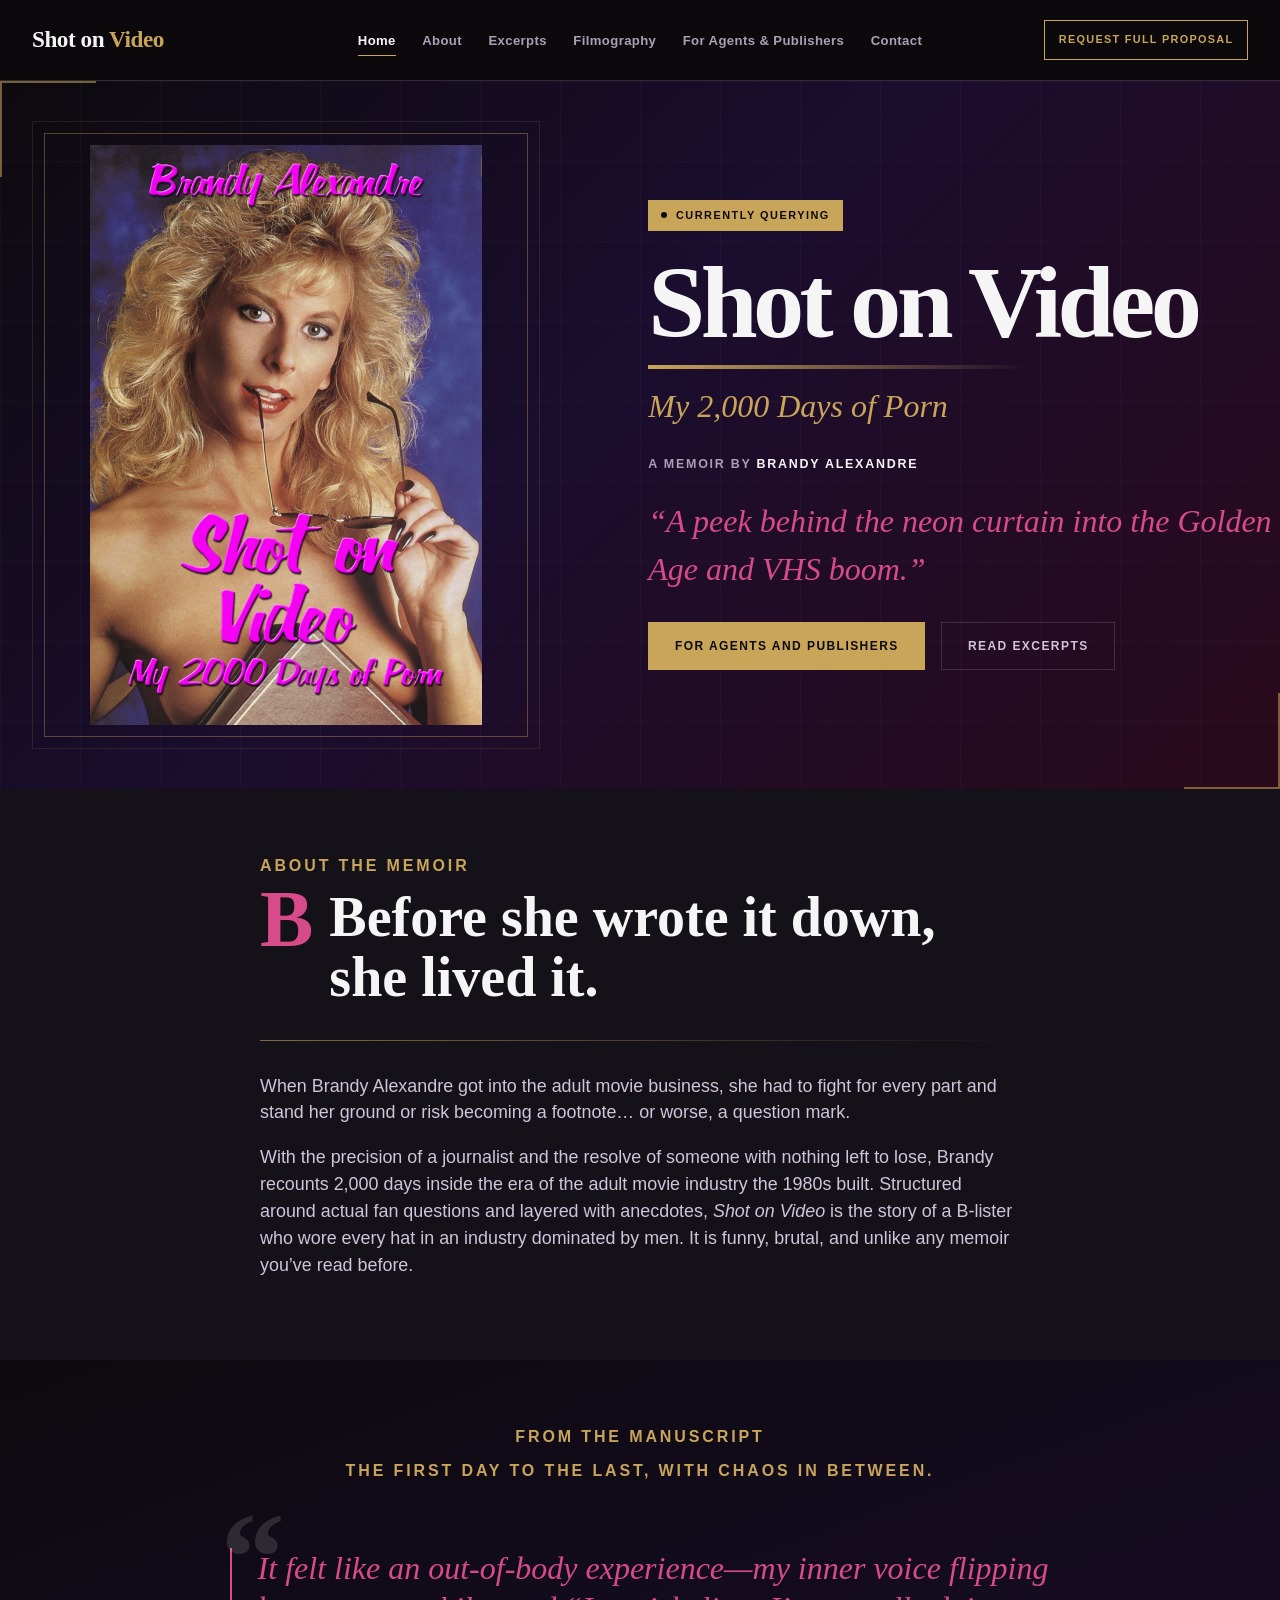
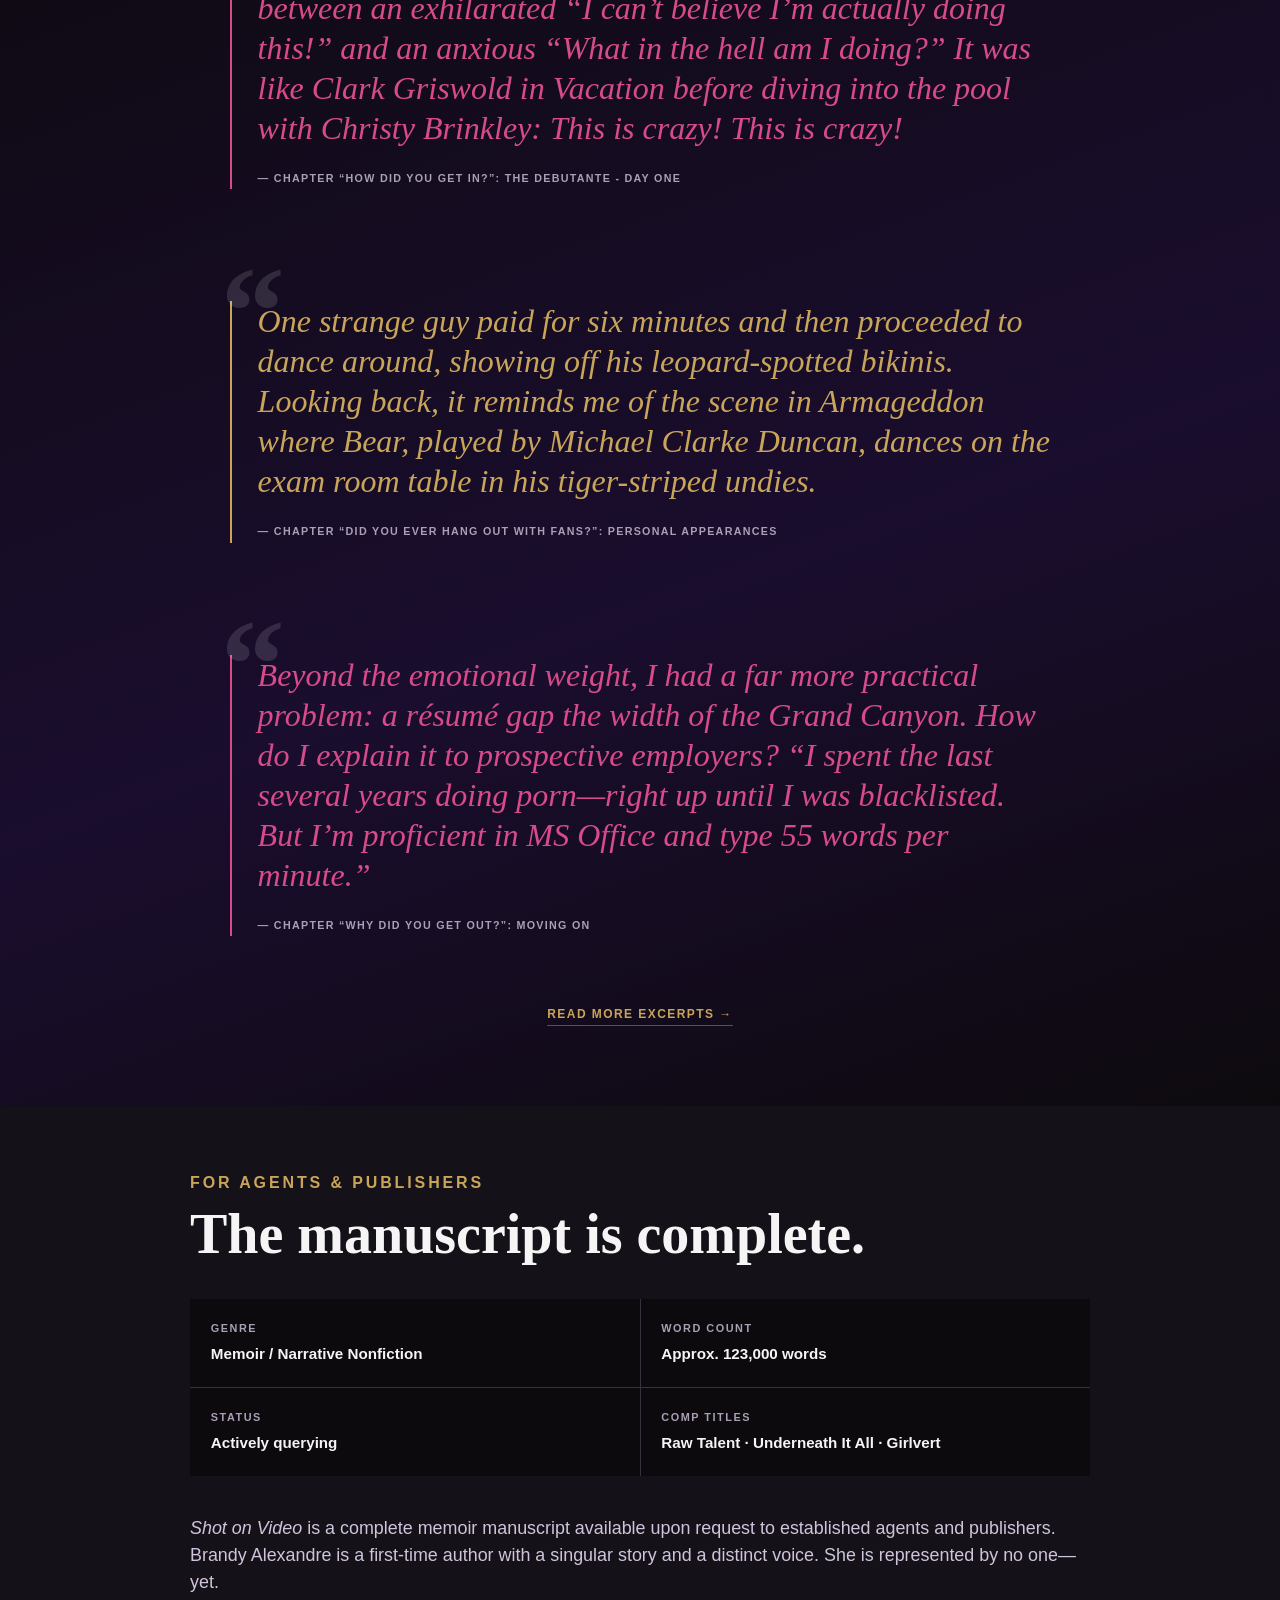
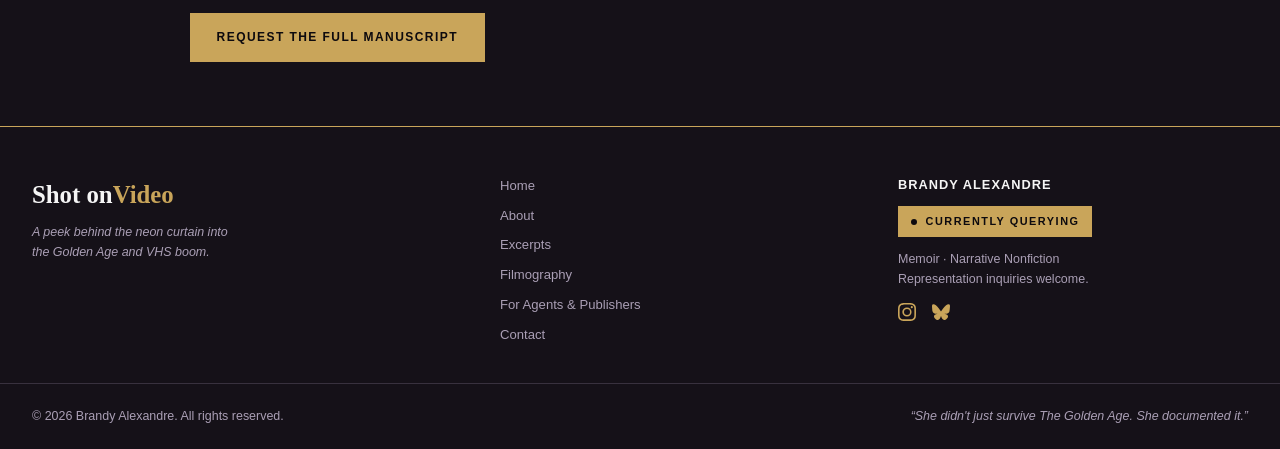
==== index.html @ 4601c24a "Update index.html" ====
<!DOCTYPE html>
<html lang="en">
<head>
  <meta charset="UTF-8">
  <meta name="viewport" content="width=device-width, initial-scale=1.0">

  <title>Shot on Video: My 2,000 Days of Porn — Brandy Alexandre</title>
  <meta name="description" content="A memoir by Brandy Alexandre. Witty, sharp, and unflinching — Shot on Video is the story of 2,000 days in the adult film industry. Currently seeking literary representation.">
  <link rel="canonical" href="https://shotonvideo.com/">

  <meta property="og:title" content="Shot on Video: My 2,000 Days of Porn">
  <meta property="og:description" content="A memoir by Brandy Alexandre. Witty, sharp, and unflinching. Currently seeking literary representation.">
  <meta property="og:type" content="book">
  <meta property="og:url" content="https://shotonvideo.com/">
  <meta property="og:image" content="https://shotonvideo.com/assets/images/colorcover.jpg">

  <meta name="twitter:card" content="summary_large_image">
  <meta name="twitter:title" content="Shot on Video: My 2,000 Days of Porn">
  <meta name="twitter:description" content="A memoir by Brandy Alexandre. Currently seeking literary representation.">
  <meta name="twitter:image" content="https://shotonvideo.com/assets/images/colorcover.jpg">

  <script type="application/ld+json">
  {
    "@context": "https://schema.org",
    "@graph": [
      {"@type":"WebSite","@id":"https://shotonvideo.com/#website","name":"Shot on Video","url":"https://shotonvideo.com/"},
      {"@type":"Person","@id":"https://shotonvideo.com/#author","name":"Brandy Alexandre","url":"https://shotonvideo.com/","jobTitle":"Author"},
      {"@type":"Book","@id":"https://shotonvideo.com/#book","name":"Shot on Video: My 2,000 Days of Porn","author":{"@id":"https://shotonvideo.com/#author"},"genre":"Memoir","url":"https://shotonvideo.com/"},
      {"@type":"WebPage","@id":"https://shotonvideo.com/#webpage","url":"https://shotonvideo.com/","name":"Shot on Video: My 2,000 Days of Porn — Brandy Alexandre","isPartOf":{"@id":"https://shotonvideo.com/#website"},"about":{"@id":"https://shotonvideo.com/#book"}}
    ]
  }
  </script>

  <link rel="stylesheet" href="assets/css/site.css">
  <script src="assets/js/site.js" defer></script>
</head>
<body>

<header class="site-header">
  <div class="container header-inner">
    <a class="site-title" href="/" aria-label="Shot on Video home">
      <span>Shot on</span> <span class="accent">Video</span>
    </a>

    <button class="menu-toggle" type="button" aria-expanded="false" aria-controls="main-nav">
      <span class="sr-only">Toggle menu</span>
      <span></span><span></span><span></span>
    </button>

    <nav class="main-nav" id="main-nav" aria-label="Main navigation">
      
      <a class="active" href="/">Home</a>
      <a href="about.html">About</a>
      <a href="excerpts.html">Excerpts</a>
      <a href="filmography.html">Filmography</a>
      <a href="for-agents.html">For Agents &amp; Publishers</a>
      <a href="contact.html">Contact</a>
    </nav>

    <a class="header-cta" href="for-agents.html">Request Full Proposal</a>
  </div>
</header>

<main>

<section class="hero">
  <div class="hero-grid" aria-hidden="true"></div>
  <div class="hero-corner hero-corner-top" aria-hidden="true"></div>
  <div class="hero-corner hero-corner-bottom" aria-hidden="true"></div>

  <div class="container hero-inner">
    <div class="hero-image-wrap">
      <div class="image-frame image-frame-outer"></div>
      <div class="image-frame image-frame-inner"></div>
      <img class="hero-image"
           src="assets/images/colorcover.jpg"
           alt="Brandy Alexandre, author of Shot on Video">
    </div>

    <div class="hero-copy">
      <div class="querying-badge">
        <span class="query-dot" aria-hidden="true"></span>
        Currently Querying
      </div>

      <div>
        <h1>Shot on Video</h1>
        <div class="title-rule"></div>
        <p class="hero-subtitle">My 2,000 Days of Porn</p>
      </div>

      <p class="byline">A memoir by <strong>Brandy Alexandre</strong></p>
      <p class="hero-tagline">“A peek behind the neon curtain into the Golden Age and VHS boom.”</p>

      <div class="hero-actions">
        <a class="button button-primary" href="for-agents.html">For Agents and Publishers</a>
        <a class="button button-secondary" href="excerpts/">Read Excerpts</a>
      </div>
    </div>
  </div>
</section>

<section class="section section-card">
  <div class="container narrow">
    <p class="eyebrow">About the memoir</p>

    <div class="dropcap-heading">
      <span class="dropcap" aria-hidden="true">B</span>
      <h2>Before she wrote it down, she lived it.</h2>
    </div>

    <div class="section-rule"></div>

    <p class="lead">
      When Brandy Alexandre got into the adult movie business, she had to fight for every part and stand her ground or risk becoming a footnote… or worse, a question mark.
    </p>

    <p class="lead">
      With the precision of a journalist and the resolve of someone with nothing left to lose, Brandy recounts 2,000 days inside the era of the adult movie industry the 1980s built. Structured around actual fan questions and layered with anecdotes, <em>Shot on Video</em> is the story of a B-lister who wore every hat in an industry dominated by men. It is funny, brutal, and unlike any memoir you’ve read before.
    </p>
  </div>
</section>

<section class="section section-gradient">
  <div class="container excerpts">
    <p class="eyebrow centered">From the manuscript</p>
    <p class="eyebrow centered">The first day to the last, with chaos in between.</p>
<p></p>
    <div class="quote-stack">
      <blockquote class="featured-quote primary-quote">
        <p>It felt like an out-of-body experience—my inner voice flipping between an exhilarated “I can’t believe I’m actually doing this!” and an anxious “What in the hell am I doing?” It was like Clark Griswold in <em>Vacation</em> before diving into the pool with Christy Brinkley: This is crazy! This is crazy!</p>
        <cite>— Chapter “How did you get in?”: The Debutante - Day One</cite>
      </blockquote>

      <blockquote class="featured-quote accent-quote">
        <p>One strange guy paid for six minutes and then proceeded to dance around, showing off his leopard-spotted bikinis. Looking back, it reminds me of the scene in <em>Armageddon</em> where Bear, played by Michael Clarke Duncan, dances on the exam room table in his tiger-striped undies.</p>
        <cite>— Chapter “Did you ever hang out with fans?”: Personal appearances</cite>
      </blockquote>

      <blockquote class="featured-quote primary-quote">
        <p>Beyond the emotional weight, I had a far more practical problem: a résumé gap the width of the Grand Canyon. How do I explain it to prospective employers? “I spent the last several years doing porn—right up until I was blacklisted. But I’m proficient in MS Office and type 55 words per minute.”</p>
        <cite>— Chapter “Why did you get out?”: Moving On</cite>
      </blockquote>
    </div>

    <p class="centered more-link-wrap">
      <a class="text-link" href="/excerpts/">Read more excerpts →</a>
    </p>
  </div>
</section>

<section class="section section-card">
  <div class="container medium">
    <p class="eyebrow">For agents &amp; publishers</p>
    <h2>The manuscript is complete.</h2>

    <div class="facts-grid">
      <div class="fact">
        <span class="fact-label">Genre</span>
        <span class="fact-value">Memoir / Narrative Nonfiction</span>
      </div>
      <div class="fact">
        <span class="fact-label">Word Count</span>
        <span class="fact-value">Approx. 123,000 words</span>
      </div>
      <div class="fact">
        <span class="fact-label">Status</span>
        <span class="fact-value">Actively querying</span>
      </div>
      <div class="fact">
        <span class="fact-label">Comp Titles</span>
        <span class="fact-value">Raw Talent · Underneath It All · Girlvert</span>
      </div>
    </div>

    <p class="lead">
      <em>Shot on Video</em> is a complete memoir manuscript available upon request to established agents and publishers. Brandy Alexandre is a first-time author with a singular story and a distinct voice. She is represented by no one—yet.
    </p>

    <a class="button button-primary" href="/for-agents.html">Request the Full Manuscript</a>
  </div>
</section>

</main>

<footer class="site-footer">
  <div class="footer-accent"></div>

  <div class="container footer-grid">
    <div>
      <p class="footer-title">Shot on<span class="accent">Video</span></p>
      <p class="footer-tagline">A peek behind the neon curtain into<br>the Golden Age and VHS boom.</p>
    </div>

    <nav class="footer-nav" aria-label="Footer links">
      <a href="/">Home</a>
      <a href="about.html">About</a>
      <a href="excerpts.html">Excerpts</a>
      <a href="filmography.html">Filmography</a>
      <a href="for-agents.html">For Agents &amp; Publishers</a>
      <a href="contact.html">Contact</a>
    </nav>

    <div>
      <p class="footer-name">Brandy Alexandre</p>
      <div class="querying-badge footer-badge">
        <span class="query-dot" aria-hidden="true"></span>
        Currently Querying
      </div>
      <p class="footer-small">Memoir · Narrative Nonfiction<br>Representation inquiries welcome.</p>

      <div class="social-links">
        <a href="https://www.instagram.com/realbrandyalexandre/" target="_blank" rel="noopener noreferrer" aria-label="Instagram">
  <svg xmlns="http://www.w3.org/2000/svg" width="16" height="16" fill="currentColor" class="bi bi-instagram" viewBox="0 0 16 16">
  <path d="M8 0C5.829 0 5.556.01 4.703.048 3.85.088 3.269.222 2.76.42a3.9 3.9 0 0 0-1.417.923A3.9 3.9 0 0 0 .42 2.76C.222 3.268.087 3.85.048 4.7.01 5.555 0 5.827 0 8.001c0 2.172.01 2.444.048 3.297.04.852.174 1.433.372 1.942.205.526.478.972.923 1.417.444.445.89.719 1.416.923.51.198 1.09.333 1.942.372C5.555 15.99 5.827 16 8 16s2.444-.01 3.298-.048c.851-.04 1.434-.174 1.943-.372a3.9 3.9 0 0 0 1.416-.923c.445-.445.718-.891.923-1.417.197-.509.332-1.09.372-1.942C15.99 10.445 16 10.173 16 8s-.01-2.445-.048-3.299c-.04-.851-.175-1.433-.372-1.941a3.9 3.9 0 0 0-.923-1.417A3.9 3.9 0 0 0 13.24.42c-.51-.198-1.092-.333-1.943-.372C10.443.01 10.172 0 7.998 0zm-.717 1.442h.718c2.136 0 2.389.007 3.232.046.78.035 1.204.166 1.486.275.373.145.64.319.92.599s.453.546.598.92c.11.281.24.705.275 1.485.039.843.047 1.096.047 3.231s-.008 2.389-.047 3.232c-.035.78-.166 1.203-.275 1.485a2.5 2.5 0 0 1-.599.919c-.28.28-.546.453-.92.598-.28.11-.704.24-1.485.276-.843.038-1.096.047-3.232.047s-2.39-.009-3.233-.047c-.78-.036-1.203-.166-1.485-.276a2.5 2.5 0 0 1-.92-.598 2.5 2.5 0 0 1-.6-.92c-.109-.281-.24-.705-.275-1.485-.038-.843-.046-1.096-.046-3.233s.008-2.388.046-3.231c.036-.78.166-1.204.276-1.486.145-.373.319-.64.599-.92s.546-.453.92-.598c.282-.11.705-.24 1.485-.276.738-.034 1.024-.044 2.515-.045zm4.988 1.328a.96.96 0 1 0 0 1.92.96.96 0 0 0 0-1.92m-4.27 1.122a4.109 4.109 0 1 0 0 8.217 4.109 4.109 0 0 0 0-8.217m0 1.441a2.667 2.667 0 1 1 0 5.334 2.667 2.667 0 0 1 0-5.334"/>
</svg>
</a>

        <a href="https://bsky.app/profile/brandyalexandre.bsky.social" target="_blank" rel="noopener noreferrer" aria-label="Instagram">
  <svg xmlns="http://www.w3.org/2000/svg" width="16" height="16" fill="currentColor" class="bi bi-bluesky" viewBox="0 0 16 16">
  <path d="M3.468 1.948C5.303 3.325 7.276 6.118 8 7.616c.725-1.498 2.698-4.29 4.532-5.668C13.855.955 16 .186 16 2.632c0 .489-.28 4.105-.444 4.692-.572 2.04-2.653 2.561-4.504 2.246 3.236.551 4.06 2.375 2.281 4.2-3.376 3.464-4.852-.87-5.23-1.98-.07-.204-.103-.3-.103-.218 0-.081-.033.014-.102.218-.379 1.11-1.855 5.444-5.231 1.98-1.778-1.825-.955-3.65 2.28-4.2-1.85.315-3.932-.205-4.503-2.246C.28 6.737 0 3.12 0 2.632 0 .186 2.145.955 3.468 1.948"/>
</svg>
</a>
      </div>
    </div>
  </div>

  <div class="container footer-bottom">
    <p>© 2026 Brandy Alexandre. All rights reserved.</p>
    <p><em>“She didn't just survive The Golden Age. She documented it.”</em></p>
  </div>
</footer>

</body>
</html>
---- assets/css/site.css ----
:root {
  --background: #0d0a0e;
  --card: #151118;
  --foreground: #f5f5f5;
  --muted: #cfc4db;
  --muted-2: #aa9fb5;
  --accent: #c9a55a;
  --hot-accent: #d84b8b;
  --primary: #d7c4e8;
  --border: rgba(215, 196, 232, 0.18);
  --font-heading: "Times New Roman", Times, serif;
  --font-body: Arial, Helvetica, sans-serif;
}

*,
*::before,
*::after { box-sizing: border-box; }

html { scroll-behavior: smooth; }

body {
  margin: 0;
  background: var(--background);
  color: var(--foreground);
  font-family: var(--font-body);
  line-height: 1.6;
}

img { display: block; max-width: 100%; }
a { color: inherit; text-decoration: none; }
button, input, select, textarea { font: inherit; }

.container {
  width: min(var(--max-width), calc(100% - 8rem));
  margin-inline: auto;
}
.narrow { max-width: 760px; }
.medium { max-width: 900px; }
.centered { text-align: center; }

.sr-only {
  position: absolute;
  width: 1px; height: 1px;
  padding: 0; margin: -1px;
  overflow: hidden;
  clip: rect(0, 0, 0, 0);
  white-space: nowrap;
  border: 0;
}

/* Header */
.site-header {
  position: sticky;
  top: 0;
  z-index: 1000;
  background: rgba(13, 10, 14, 0.96);
  border-bottom: 1px solid var(--border);
  backdrop-filter: blur(10px);
}
.header-inner {
  min-height: 80px;
  display: grid;
  grid-template-columns: 1fr auto 1fr;
  align-items: center;
  gap: 2rem;
  padding-inline: 2rem;
}
.site-title {
  flex: 0 0 auto;
  font-family: var(--font-heading);
  font-size: 1.45rem;
  font-weight: 700;
  letter-spacing: -0.02em;
}

.accent { color: var(--accent); }
.hot-accent {
  color: var(--hot-accent);
}
.main-nav {
  display: flex;
  align-items: center;
  gap: 1.65rem;
  justify-content: center;
}

.main-nav a {
  position: relative;
  color: var(--muted-2);
  font-size: 0.82rem;
  font-weight: 600;
  font-family: var(--font-body);
  letter-spacing: 0.03em;
  padding-block: 0.35rem;
}

.main-nav a:hover,
.main-nav a.active { color: var(--foreground); }

.main-nav a::after {
  content: "";
  position: absolute;
  left: 0;
  right: 100%;
  bottom: 0;
  height: 1px;
  background: var(--accent);
  transition: right 180ms ease;
}

.main-nav a:hover::after,
.main-nav a.active::after { right: 0; }

.header-cta {
  flex: 0 0 auto;
  border: 1px solid var(--accent);
  color: var(--accent);
  padding: 0.65rem 0.85rem;
  font-size: 0.68rem;
  font-weight: 700;
  text-transform: uppercase;
  letter-spacing: 0.12em;
  justify-self: end;
}

.header-cta:hover {
  background: var(--accent);
  color: var(--background);
}

.menu-toggle {
  display: none;
  width: 42px; height: 42px;
  margin-left: auto;
  border: 0;
  background: transparent;
  color: var(--foreground);
  cursor: pointer;
}

.menu-toggle span:not(.sr-only) {
  display: block;
  width: 22px; height: 2px;
  margin: 4px auto;
  background: currentColor;
}

/* Typography */
h1, h2, h3 {
  font-family: var(--font-heading);
  margin-top: 0;
  color: var(--foreground);
}

h1 {
  margin-bottom: 0;
  font-size: clamp(3rem, 8vw, 6.5rem);
  line-height: 0.95;
  letter-spacing: -0.045em;
  font-weight: 800;
}

h2 {
  margin-bottom: 1.5rem;
  font-size: clamp(2.5rem, 5vw, 3.5rem);
  line-height: 1.08;
}

p { margin-top: 0; }

.eyebrow {
  color: var(--accent);
  margin-bottom: 0.5rem;
  font-size: 1rem;
  font-weight: 700;
  text-transform: uppercase;
  letter-spacing: 0.18em;
}

.lead {
  color: var(--muted);
  font-size: clamp(1rem, 2vw, 1.12rem);
  line-height: 1.5;
}

.section-kicker {
  color: var(--muted);
  margin-top: -0.4rem;
  margin-bottom: 4rem;
}

/* Hero */
.hero {
  position: relative;
  display: flex;
  align-items: center;
  overflow: hidden;
  background: linear-gradient(135deg, #0d0a0e 0%, #1a0d2e 45%, #2a0a1a 100%);
}

.hero-grid {
  position: absolute;
  inset: 0;
  pointer-events: none;
  opacity: 0.23;
  background-image:
    linear-gradient(rgba(215, 196, 232, 0.14) 1px, transparent 1px),
    linear-gradient(90deg, rgba(215, 196, 232, 0.14) 1px, transparent 1px);
  background-size: 80px 80px;
}

.hero-corner {
  position: absolute;
  width: 96px;
  height: 96px;
  opacity: 0.55;
  pointer-events: none;
}

.hero-corner-top {
  top: 0; left: 0;
  border-top: 2px solid var(--accent);
  border-left: 2px solid var(--accent);
}

.hero-corner-bottom {
  right: 0;
  bottom: 0;
  border-right: 2px solid var(--accent);
  border-bottom: 2px solid var(--accent);
}

.hero-inner {
  position: relative;
  z-index: 1;
  display: grid;
  grid-template-columns: minmax(0, 0.95fr) minmax(0, 1.05fr);
  align-items: center;
  gap: clamp(3rem, 6vw, 6rem);
  padding-block: clamp(4rem, 8vw, 4rem);
}

.hero-image-wrap {
  position: relative;
  width: min(100%, 460px);
  margin-inline: auto;
}

.image-frame { position: absolute; pointer-events: none; }
.image-frame-inner {
  inset: -12px;
  border: 1px solid rgba(201, 165, 90, 0.38);
}
.image-frame-outer {
  inset: -24px;
  border: 1px solid rgba(201, 165, 90, 0.14);
}

.hero-image {
  position: relative;
  z-index: 1;
  width: 100%;
  max-height: 580px;
  object-fit: contain;
  filter: saturate(0.92) contrast(1.04);
}

.hero-copy {
  display: flex;
  flex-direction: column;
  gap: 1.4rem;
}

.querying-badge {
  width: fit-content;
  display: inline-flex;
  align-items: center;
  gap: 0.55rem;
  background: var(--accent);
  color: var(--background);
  padding: 0.45rem 0.8rem;
  font-size: 0.68rem;
  font-weight: 800;
  text-transform: uppercase;
  letter-spacing: 0.14em;
}

.query-dot {
  width: 6px; height: 6px;
  border-radius: 50%;
  background: currentColor;
}

.title-rule {
  width: 60%;
  height: 4px;
  margin: 0.85rem 0 0.8rem;
  background: linear-gradient(90deg, var(--accent), transparent);
}

.hero-subtitle {
  margin: 0;
  color: var(--accent);
  font-family: var(--font-heading);
  font-style: italic;
  font-size: clamp(1.35rem, 3vw, 2rem);
}

.byline {
  margin: 0;
  color: var(--muted-2);
  font-size: 0.78rem;
  font-weight: 700;
  text-transform: uppercase;
  letter-spacing: 0.14em;
}

.byline strong { color: var(--foreground); }

.hero-tagline {
  margin: 0;
  max-width: 650px;
  color: var(--hot-accent);
  font-family: var(--font-heading);
  font-size: clamp(1.55rem, 3vw, 2rem);
  font-style: italic;
  line-height: 1.5;
}

.hero-actions {
  display: flex;
  flex-wrap: wrap;
  gap: 1rem;
  padding-top: 0.4rem;
}

/* Buttons */
.button {
  display: inline-flex;
  align-items: center;
  justify-content: center;
  min-height: 30px;
  padding: 0.85rem 1.6rem;
  font-size: 0.75rem;
  font-weight: 800;
  text-transform: uppercase;
  letter-spacing: 0.12em;
  transition: transform 160ms ease, background 160ms ease, color 160ms ease, border-color 160ms ease;
}
.button:hover { transform: translateY(-1px); }

.button-primary {
  background: var(--accent);
  color: var(--background);
  border: 1px solid var(--accent);
}

.button-secondary {
  border: 1px solid var(--border);
  color: var(--muted);
}
.button-secondary:hover {
  border-color: var(--accent);
  color: var(--foreground);
}

/* Sections */
.section { padding-block: clamp(4rem, 8vw, 4rem); }
.section-card { background: var(--card); }
.section-gradient {
  background: linear-gradient(160deg, #0d0a0e 0%, #1a0d2e 60%, #0d0a0e 100%);
}

.dropcap-heading {
  display: flex;
  align-items: flex-start;
  gap: 1rem;
}

.dropcap-heading h2 { margin-bottom: 0; }

.dropcap {
  flex: 0 0 auto;
  color: var(--hot-accent);
  font-family: var(--font-heading);
  font-size: 5rem;
  line-height: 0.82;
  font-weight: 800;
}

.section-rule {
  height: 1px;
  margin: 2rem 0;
  background: linear-gradient(90deg, rgba(201, 165, 90, 0.6), transparent);
}

/* Excerpts */
.excerpts { max-width: 900px; }
.quote-stack { display: grid; gap: 4rem; }

.featured-quote {
  position: relative;
  margin-top: 3rem;
  margin-bottom: 0;
  padding-left: 1.6rem;
  border-left: 2px solid;
}

.featured-quote::before {
  content: "“";
  position: absolute;
  top: -3.4rem;
  left: -0.7rem;
  font-family: var(--font-heading);
  font-size: 8rem;
  font-weight: 800;
  line-height: 1;
  opacity: 0.13;
}

.featured-quote p {
  margin-bottom: 1rem;
  font-family: var(--font-heading);
  font-size: clamp(1.25rem, 3vw, 2rem);
  font-style: italic;
  line-height: 1.25;
}

.featured-quote cite {
  color: var(--muted-2);
  font-size: 0.67rem;
  font-style: normal;
  font-weight: 700;
  text-transform: uppercase;
  letter-spacing: 0.12em;
}

.primary-quote { border-color: var(--hot-accent); }
.primary-quote p { color: var(--hot-accent); }
.accent-quote { border-color: var(--accent); }
.accent-quote p { color: var(--accent); }

.more-link-wrap { margin-top: 4rem; }

.text-link {
  color: var(--accent);
  border-bottom: 1px solid rgba(201, 165, 90, 0.45);
  padding-bottom: 0.2rem;
  font-size: 0.75rem;
  font-weight: 700;
  text-transform: uppercase;
  letter-spacing: 0.12em;
}

/* Facts */
.facts-grid {
  display: grid;
  grid-template-columns: repeat(2, minmax(0, 1fr));
  gap: 1px;
  margin: 2.2rem 0 2.4rem;
  background: var(--border);
}

.fact {
  display: flex;
  flex-direction: column;
  gap: 0.3rem;
  background: var(--background);
  padding: 1.3rem;
}

.fact-label {
  color: var(--muted-2);
  font-size: 0.68rem;
  font-weight: 700;
  text-transform: uppercase;
  letter-spacing: 0.14em;
}

.fact-value {
  color: var(--foreground);
  font-size: 0.95rem;
  font-weight: 600;
}

/* Footer */
.site-footer { background: var(--card); }
.footer-accent { height: 1px; background: var(--accent); }

.footer-grid {
  display: grid;
  grid-template-columns: 1.2fr 1fr 1fr;
  gap: 3rem;
  padding-block: 3rem 2.4rem;
  padding-inline: 2rem;
}

.footer-title {
  margin-bottom: 0.55rem;
  color: var(--foreground);
  font-family: var(--font-heading);
  font-size: 1.55rem;
  font-weight: 700;
}

.footer-tagline,
.footer-small,
.footer-bottom {
  color: var(--muted-2);
  font-size: 0.78rem;
}

.footer-tagline { font-style: italic; }

.footer-nav {
  display: flex;
  flex-direction: column;
  gap: 0.55rem;
}

.footer-nav a,
.social-links a {
  width: fit-content;
  color: var(--muted-2);
  font-size: 0.82rem;
}

.footer-nav a:hover,
.social-links a:hover { color: var(--foreground); }

.footer-name {
  margin-bottom: 0.65rem;
  font-size: 0.8rem;
  font-weight: 700;
  text-transform: uppercase;
  letter-spacing: 0.08em;
}

.footer-badge { margin-bottom: 0.8rem; }

.social-links {
  display: flex;
  gap: 1rem;
  margin-top: 0.8rem;
}

.footer-bottom {
  display: flex;
  justify-content: space-between;
  gap: 2rem;
  padding-block: 1.4rem;
  padding-left: 2rem;
  padding-right: 2rem;
  border-top: 1px solid var(--border);
}
.footer-bottom p { margin: 0; }
/* ============================================================
   About Page
   ============================================================ */

.about-grid {
  display: grid;
  grid-template-columns: minmax(0, 0.9fr) minmax(0, 1.1fr);
  gap: 4rem;
  align-items: start;
  max-width: 1000px;
}

.about-photo-wrap {
  position: relative;
  width: 100%;
}

.about-photo {
  position: relative;
  z-index: 1;
  width: 100%;
  display: block;
  object-fit: cover;
}

.about-photo-caption {
  position: absolute;
  z-index: 2;
  left: 0;
  right: 0;
  bottom: 0;
  padding: 2.5rem 1.25rem 1rem;
  background: linear-gradient(
    to top,
    rgba(13, 10, 14, 0.9),
    transparent
  );
}

.about-photo-name {
  margin: 0;
  color: var(--accent);
  font-family: var(--font-heading);
  font-size: 1.15rem;
  font-weight: 700;
}

.about-photo-label {
  margin: 0;
  color: var(--muted-2);
  font-family: var(--font-body);
  font-size: 0.7rem;
  text-transform: uppercase;
  letter-spacing: 0.14em;
}

/* Responsive */
@media (max-width: 1050px) {
  .header-cta { display: none; }
  .main-nav { gap: 1.15rem; }
  .about-grid {
  grid-template-columns: 1fr;
  gap: 4rem;  }
}

@media (max-width: 900px) {
  .menu-toggle { display: block; }

  .main-nav {
    position: absolute;
    top: 80px;
    left: 0;
    right: 0;
    display: none;
    flex-direction: column;
    align-items: stretch;
    gap: 0;
    margin: 0;
    padding: 0.75rem 1.5rem 1.25rem;
    background: rgba(13, 10, 14, 0.99);
    border-bottom: 1px solid var(--border);
  }

  .main-nav.open { display: flex; }
  .main-nav a { padding: 0.8rem 0; }
  .main-nav a::after { display: none; }

  .hero-inner {
    grid-template-columns: 1fr;
    gap: 4rem;
  }

  .hero-copy {
    max-width: 760px;
    margin-inline: auto;
  }

  .footer-grid { grid-template-columns: 1fr 1fr; }
}

@media (max-width: 640px) {
  .container {
    width: min(var(--max-width), calc(100% - 6.5rem));
  }

  .site-title { font-size: 1.25rem; }
  .hero { min-height: auto; }

  .hero-actions { flex-direction: column; }
  .button { width: 100%; }

  .dropcap-heading { gap: 0.75rem; }
  .dropcap { font-size: 4rem; }

  .facts-grid { grid-template-columns: 1fr; }
  .footer-grid { grid-template-columns: 1fr; }

  .footer-bottom {
    flex-direction: column;
    gap: 0.5rem;
  }
}
/* ============================================================
   Filmography
   ============================================================ */

.film-stats-section {
  background: var(--card);
  border-bottom: 1px solid var(--border);
}

.film-stats {
  display: flex;
  gap: 5rem;
  padding-block: 2.5rem;
  padding-left: 2rem;
}

.film-stat {
  display: flex;
  flex-direction: column;
  gap: 0.2rem;
}

.film-stat-number {
  color: var(--accent);
  font-family: var(--font-heading);
  font-size: 2.5rem;
  font-weight: 800;
  line-height: 1;
}

.film-stat-label {
  color: var(--muted-2);
  font-family: var(--font-body);
  font-size: 0.72rem;
  font-weight: 700;
  letter-spacing: 0.12em;
  text-transform: uppercase;
}


/* Main filmography area */

.filmography-section {
  background: var(--card);
  padding-block: 7rem;
}

.filmography-inner {
  max-width: 1050px;
  position: relative;
  left: 7rem;
}


/* Legend */

.filmography-legend {
  display: flex;
  align-items: center;
  gap: 2.5rem;
  margin-bottom: 3rem;
  margin-left: 2rem;
  color: var(--muted-2);
  font-family: var(--font-body);
  font-size: 0.72rem;
  font-weight: 700;
  letter-spacing: 0.1em;
  text-transform: uppercase;
}

.filmography-legend > span {
  display: flex;
  align-items: center;
  gap: 0.65rem;
}


/* Title / Notes heading */

.filmography-header {
  display: grid;
  grid-template-columns: 1rem 22rem 1fr;
  gap: 0.5rem;
  padding-bottom: 0.75rem;
  margin-left: 2rem;
  border-bottom: 1px solid var(--border);
  color: var(--muted-2);
  font-family: var(--font-body);
  font-size: 0.72rem;
  font-weight: 700;
  letter-spacing: 0.12em;
  text-transform: uppercase;
}


/* Movie list */

.filmography-list {
  border-top: 0;
  margin-left: 2rem;
}

.film-row {
  display: grid;
  grid-template-columns: 1rem 22rem 1fr;
  gap: 0.5rem;
  align-items: start;
  padding: 0.75rem 0;
  border-bottom: 1px solid var(--border);
}

.film-dot {
  display: block;
  width: 0.5rem;
  height: 0.5rem;
  margin-top: 0.45rem;
  border-radius: 50%;
  background: var(--border);
}

.film-dot-accent {
  background: var(--accent);
}

.film-dot-primary {
  background: var(--hot-accent);
}

.film-title {
  color: var(--foreground);
  font-family: var(--font-heading);
  font-size: 1rem;
  font-weight: 700;
  line-height: 1.35;
}

.film-note {
  color: var(--muted-2);
  font-family: var(--font-body);
  font-size: 0.9rem;
  font-style: italic;
  line-height: 1.5;
}

.film-total {
  margin-top: 2rem;
  color: var(--muted-2);
  font-family: var(--font-body);
  font-size: 0.72rem;
  font-weight: 700;
  letter-spacing: 0.12em;
  text-transform: uppercase;
}


/* Mobile */

@media (max-width: 700px) {

  .film-stats {
    gap: 2rem;
  }

  .filmography-header {
    display: none;
  }

  .film-row {
    grid-template-columns: 1rem 1fr;
  }

  .film-note {
    grid-column: 2;
  }
}
/* ============================================================
   Agents Page
   ============================================================ */

/* The Book — text left, details right */

.agents-book-grid {
  display: grid;
  grid-template-columns: 1.1fr 0.9fr;
  gap: 4rem;
  align-items: start;
  margin-top: 2rem;
}

.book-details {
  display: grid;
  gap: 1px;
  background: var(--border);
}

.book-detail {
  display: flex;
  flex-direction: column;
  gap: 0.35rem;
  padding: 1.25rem;
  background: var(--background);
}


/* Manuscript request form */

.request-form {
  display: flex;
  flex-direction: column;
  gap: 1.5rem;
  margin-top: 2.5rem;
}

.form-row {
  display: grid;
  grid-template-columns: 1fr 1fr;
  gap: 1.5rem;
}

.form-field {
  display: flex;
  flex-direction: column;
  gap: 0.5rem;
}

.form-field label {
  color: var(--muted-2);
  font-size: 0.72rem;
  font-weight: 700;
  letter-spacing: 0.12em;
  text-transform: uppercase;
}

.form-field input,
.form-field select,
.form-field textarea {
  width: 100%;
  padding: 0.85rem 1rem;
  border: 1px solid var(--border);
  background: var(--background);
  color: var(--foreground);
  font-family: var(--font-body);
  font-size: 0.9rem;
}

.form-field textarea {
  resize: vertical;
}

.form-field input:focus,
.form-field select:focus,
.form-field textarea:focus {
  outline: none;
  border-color: var(--accent);
}


/* Responsive */

@media (max-width: 800px) {

  .agents-book-grid {
    grid-template-columns: 1fr;
    gap: 2.5rem;
  }

  .form-row {
    grid-template-columns: 1fr;
  }
}

.request-form .button {
  align-self: flex-start;
}

/* ============================================================
   Comparison Cards
   ============================================================ */

.comp-grid {
  display: grid;
  grid-template-columns: repeat(3, minmax(0, 1fr));
  gap: 1px;
  margin-top: 2.5rem;
  background: var(--border);
}

.comp-card {
  padding: 1.5rem;
  background: var(--background);
}

.comp-rule {
  width: 100%;
  height: 1px;
  margin-bottom: 1.25rem;
  background: var(--accent);
}

.comp-card h3 {
  margin-bottom: 0.45rem;
  font-size: 1.3rem;
}

.comp-card .hot-accent {
  margin-bottom: 1rem;
  font-family: var(--font-body);
  font-size: 0.75rem;
  font-weight: 700;
  text-transform: uppercase;
  letter-spacing: 0.12em;
}

.comp-card > p:last-child {
  margin-bottom: 0;
  color: var(--muted);
  font-size: 0.9rem;
  line-height: 1.65;
}

@media (max-width: 800px) {
  .comp-grid {
    grid-template-columns: 1fr;
  }
}
/* ============================================================
   Contact Page
   ============================================================ */

.contact-grid {
  display: grid;
  grid-template-columns: minmax(0, 2fr) minmax(260px, 1fr);
  gap: 4rem;
  align-items: start;
  max-width: 1050px;
}

.contact-sidebar {
  display: flex;
  flex-direction: column;
  gap: 3rem;
}

.contact-details {
  display: flex;
  flex-direction: column;
}

.contact-detail {
  display: flex;
  flex-direction: column;
  gap: 0.35rem;
  padding: 0 0 1.5rem;
  margin-bottom: 1.5rem;
  border-bottom: 1px solid var(--border);
}

.contact-detail-text {
  color: var(--foreground);
  font-size: 0.9rem;
  line-height: 1.6;
}

.contact-social {
  display: flex;
  flex-direction: column;
  gap: 0.8rem;
}

.contact-social a {
  width: fit-content;
  color: var(--muted);
  font-size: 0.9rem;
}

.contact-social a:hover {
  color: var(--accent);
}

.contact-agents-box {
  padding: 1.25rem;
  border: 1px solid rgba(201, 165, 90, 0.3);
}

.contact-agents-box .eyebrow {
  margin-bottom: 0.75rem;
}

.contact-agents-box p:not(.eyebrow) {
  color: var(--muted);
  font-size: 0.9rem;
  line-height: 1.6;
}

@media (max-width: 800px) {

  .contact-grid {
    grid-template-columns: 1fr;
    gap: 3rem;
  }

}
.social-links {
  display: flex;
  gap: 1rem;
  align-items: center;
}

.social-links a {
  color: var(--accent);
  display: inline-flex;
  align-items: center;
}

.social-links svg {
  width: 18px;
  height: 18px;
  fill: currentColor;
}
/* ============================================================
   Timeline
   ============================================================ */

.timeline {
  position: relative;
  display: flex;
  flex-direction: column;
  margin-top: 2.5rem;
}

.timeline::before {
  content: "";
  position: absolute;
  top: 0;
  bottom: 0;
  left: 5.5rem;
  width: 1px;
  background: var(--border);
}

.timeline-item {
  position: relative;
  display: grid;
  grid-template-columns: 5rem 1rem 1fr;
  gap: 1rem;
  align-items: start;
  padding: 0.65rem 0;
}

.timeline-year {
  color: var(--accent);
  font-family: var(--font-heading);
  font-size: 0.95rem;
  font-weight: 700;
  text-align: right;
}

.timeline-marker {
  position: relative;
  z-index: 1;
  width: 12px;
  height: 12px;
  margin-top: 0.2rem;
  border: 2px solid var(--accent);
  border-radius: 50%;
  background: var(--card);
}

.timeline-text {
  margin: 0;
  color: var(--muted);
  font-size: 0.95rem;
  line-height: 1.5;
}

@media (max-width: 640px) {
  .timeline::before {
    left: 4.5rem;
  }

  .timeline-item {
    grid-template-columns: 4rem 1rem 1fr;
    gap: 0.75rem;
  }

  .timeline-year {
    font-size: 0.85rem;
  }
}
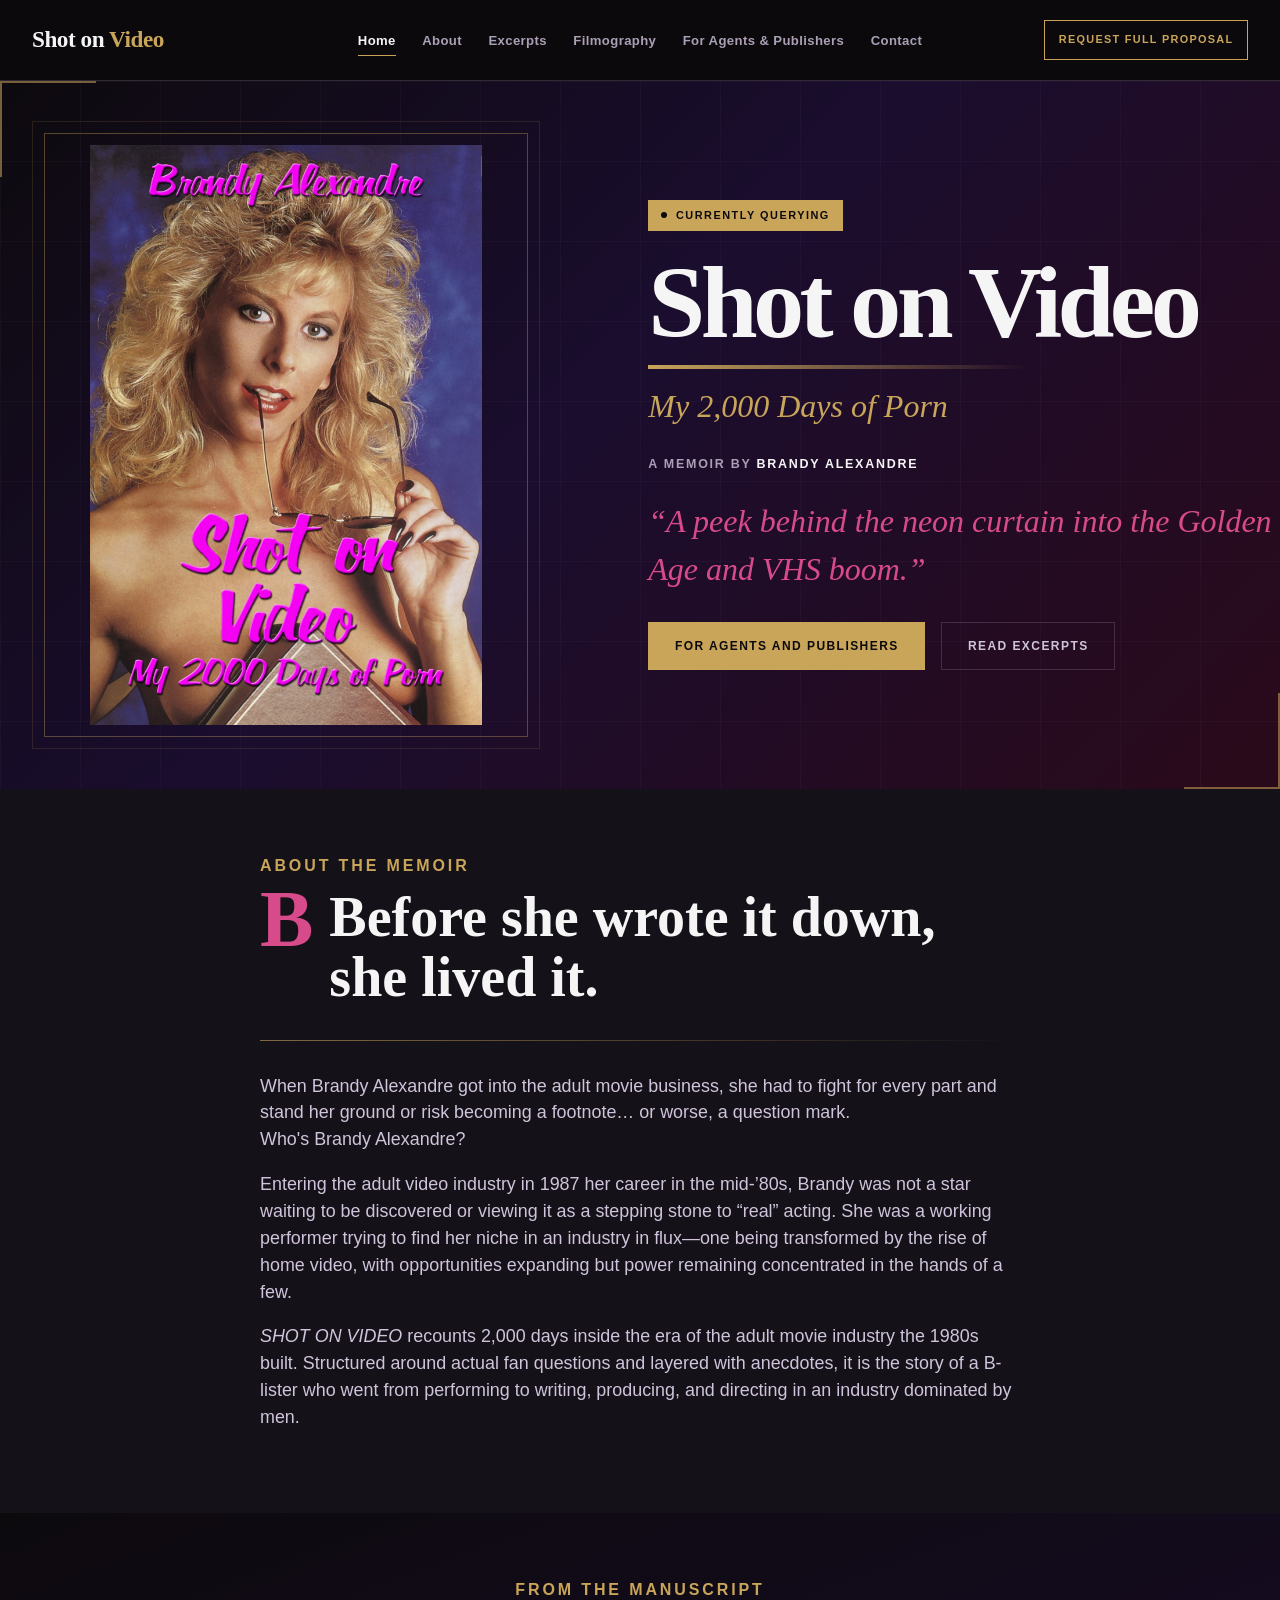
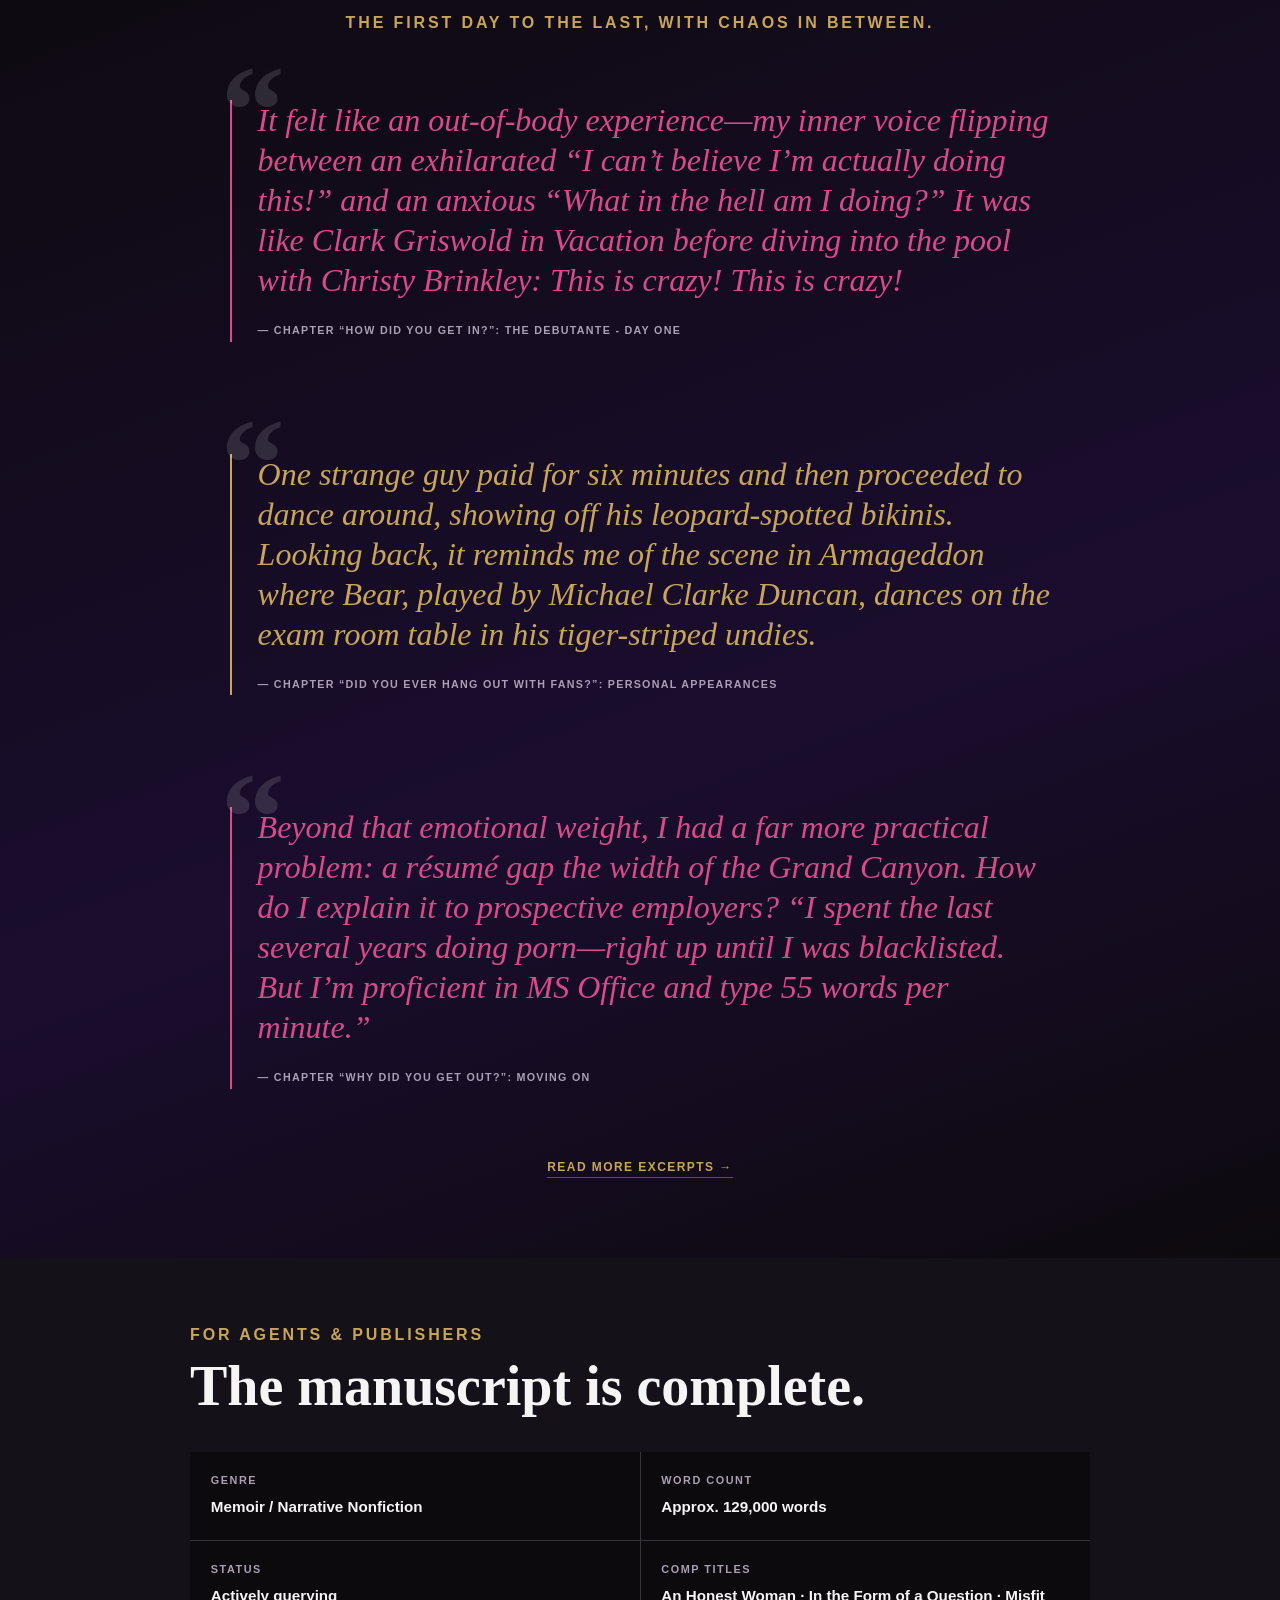
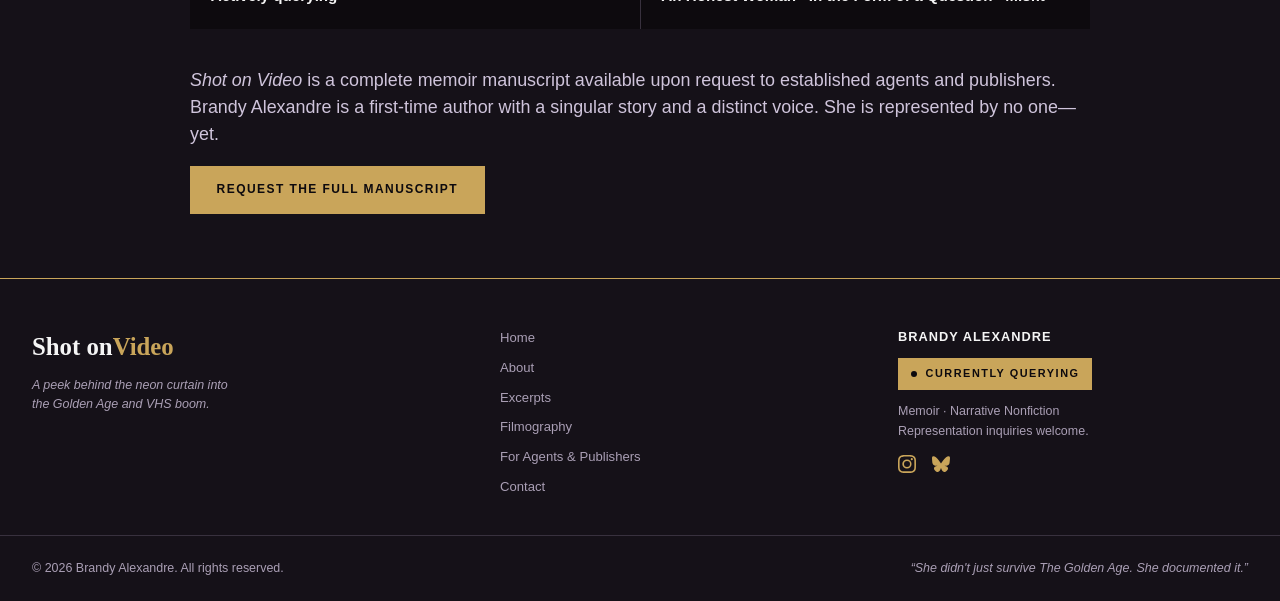
==== commit 01fecccb: "Add files via upload" ====
--- a/index.html
+++ b/index.html
@@ -38,7 +38,7 @@
 
 <header class="site-header">
   <div class="container header-inner">
-    <a class="site-title" href="/" aria-label="Shot on Video home">
+    <a class="site-title" href="" aria-label="Shot on Video home">
       <span>Shot on</span> <span class="accent">Video</span>
     </a>
 
@@ -49,7 +49,7 @@
 
     <nav class="main-nav" id="main-nav" aria-label="Main navigation">
       
-      <a class="active" href="/">Home</a>
+      <a class="active" href="">Home</a>
       <a href="about.html">About</a>
       <a href="excerpts.html">Excerpts</a>
       <a href="filmography.html">Filmography</a>
@@ -57,7 +57,9 @@
       <a href="contact.html">Contact</a>
     </nav>
 
-    <a class="header-cta" href="for-agents.html">Request Full Proposal</a>
+    <a class="header-cta" href="for-agents.html#request-proposal">
+  Request Full Proposal
+</a>
   </div>
 </header>
 
@@ -94,7 +96,7 @@
 
       <div class="hero-actions">
         <a class="button button-primary" href="for-agents.html">For Agents and Publishers</a>
-        <a class="button button-secondary" href="excerpts/">Read Excerpts</a>
+        <a class="button button-secondary" href="excerpts.html">Read Excerpts</a>
       </div>
     </div>
   </div>
@@ -112,11 +114,14 @@
     <div class="section-rule"></div>
 
     <p class="lead">
-      When Brandy Alexandre got into the adult movie business, she had to fight for every part and stand her ground or risk becoming a footnote… or worse, a question mark.
+      When Brandy Alexandre got into the adult movie business, she had to fight for every part and stand her ground or risk becoming a footnote… or worse, a question mark.<br>
+      Who's Brandy Alexandre?
     </p>
 
     <p class="lead">
-      With the precision of a journalist and the resolve of someone with nothing left to lose, Brandy recounts 2,000 days inside the era of the adult movie industry the 1980s built. Structured around actual fan questions and layered with anecdotes, <em>Shot on Video</em> is the story of a B-lister who wore every hat in an industry dominated by men. It is funny, brutal, and unlike any memoir you’ve read before.
+      Entering the adult video industry in 1987 her career in the mid-’80s, Brandy was not a star waiting to be discovered or viewing it as a stepping stone to “real” acting.  She was a working performer trying to find her niche in an industry in flux—one being transformed by the rise of home video, with opportunities expanding but power remaining concentrated in the hands of a few.</p>
+      
+      <p class="lead"><em>SHOT ON VIDEO</em> recounts 2,000 days inside the era of the adult movie industry the 1980s built. Structured around actual fan questions and layered with anecdotes, it is the story of a B-lister who went from performing to writing, producing, and directing in an industry dominated by men.
     </p>
   </div>
 </section>
@@ -138,13 +143,13 @@
       </blockquote>
 
       <blockquote class="featured-quote primary-quote">
-        <p>Beyond the emotional weight, I had a far more practical problem: a résumé gap the width of the Grand Canyon. How do I explain it to prospective employers? “I spent the last several years doing porn—right up until I was blacklisted. But I’m proficient in MS Office and type 55 words per minute.”</p>
+        <p>Beyond that emotional weight, I had a far more practical problem: a résumé gap the width of the Grand Canyon. How do I explain it to prospective employers? “I spent the last several years doing porn—right up until I was blacklisted. But I’m proficient in MS Office and type 55 words per minute.”</p>
         <cite>— Chapter “Why did you get out?”: Moving On</cite>
       </blockquote>
     </div>
 
     <p class="centered more-link-wrap">
-      <a class="text-link" href="/excerpts/">Read more excerpts →</a>
+      <a class="text-link" href="excerpts.html">Read more excerpts →</a>
     </p>
   </div>
 </section>
@@ -161,7 +166,7 @@
       </div>
       <div class="fact">
         <span class="fact-label">Word Count</span>
-        <span class="fact-value">Approx. 123,000 words</span>
+        <span class="fact-value">Approx. 129,000 words</span>
       </div>
       <div class="fact">
         <span class="fact-label">Status</span>
@@ -169,7 +174,7 @@
       </div>
       <div class="fact">
         <span class="fact-label">Comp Titles</span>
-        <span class="fact-value">Raw Talent · Underneath It All · Girlvert</span>
+        <span class="fact-value">An Honest Woman · In the Form of a Question · Misfit</span>
       </div>
     </div>
 
@@ -177,7 +182,7 @@
       <em>Shot on Video</em> is a complete memoir manuscript available upon request to established agents and publishers. Brandy Alexandre is a first-time author with a singular story and a distinct voice. She is represented by no one—yet.
     </p>
 
-    <a class="button button-primary" href="/for-agents.html">Request the Full Manuscript</a>
+    <a class="button button-primary" href="for-agents.html#request-proposal">Request the Full Manuscript</a>
   </div>
 </section>
 
@@ -193,7 +198,7 @@
     </div>
 
     <nav class="footer-nav" aria-label="Footer links">
-      <a href="/">Home</a>
+      <a href="">Home</a>
       <a href="about.html">About</a>
       <a href="excerpts.html">Excerpts</a>
       <a href="filmography.html">Filmography</a>
--- a/assets/css/site.css
+++ b/assets/css/site.css
@@ -1042,17 +1042,26 @@
 .contact-social {
   display: flex;
   flex-direction: column;
-  gap: 0.8rem;
+  gap: 1rem;
 }
 
 .contact-social a {
+  display: inline-flex;
+  align-items: center;
+  gap: 0.6rem;
   width: fit-content;
-  color: var(--muted);
-  font-size: 0.9rem;
+  color: var(--accent);
+  text-decoration: none;
+  font-weight: 600;
 }
 
 .contact-social a:hover {
-  color: var(--accent);
+  color: var(--hot-accent);
+}
+
+.contact-social img {
+  width: 18px;
+  height: 18px;
 }
 
 .contact-agents-box {
@@ -1164,4 +1173,7 @@
   .timeline-year {
     font-size: 0.85rem;
   }
+}
+#request-proposal {
+    scroll-margin-top: 80px;
 }
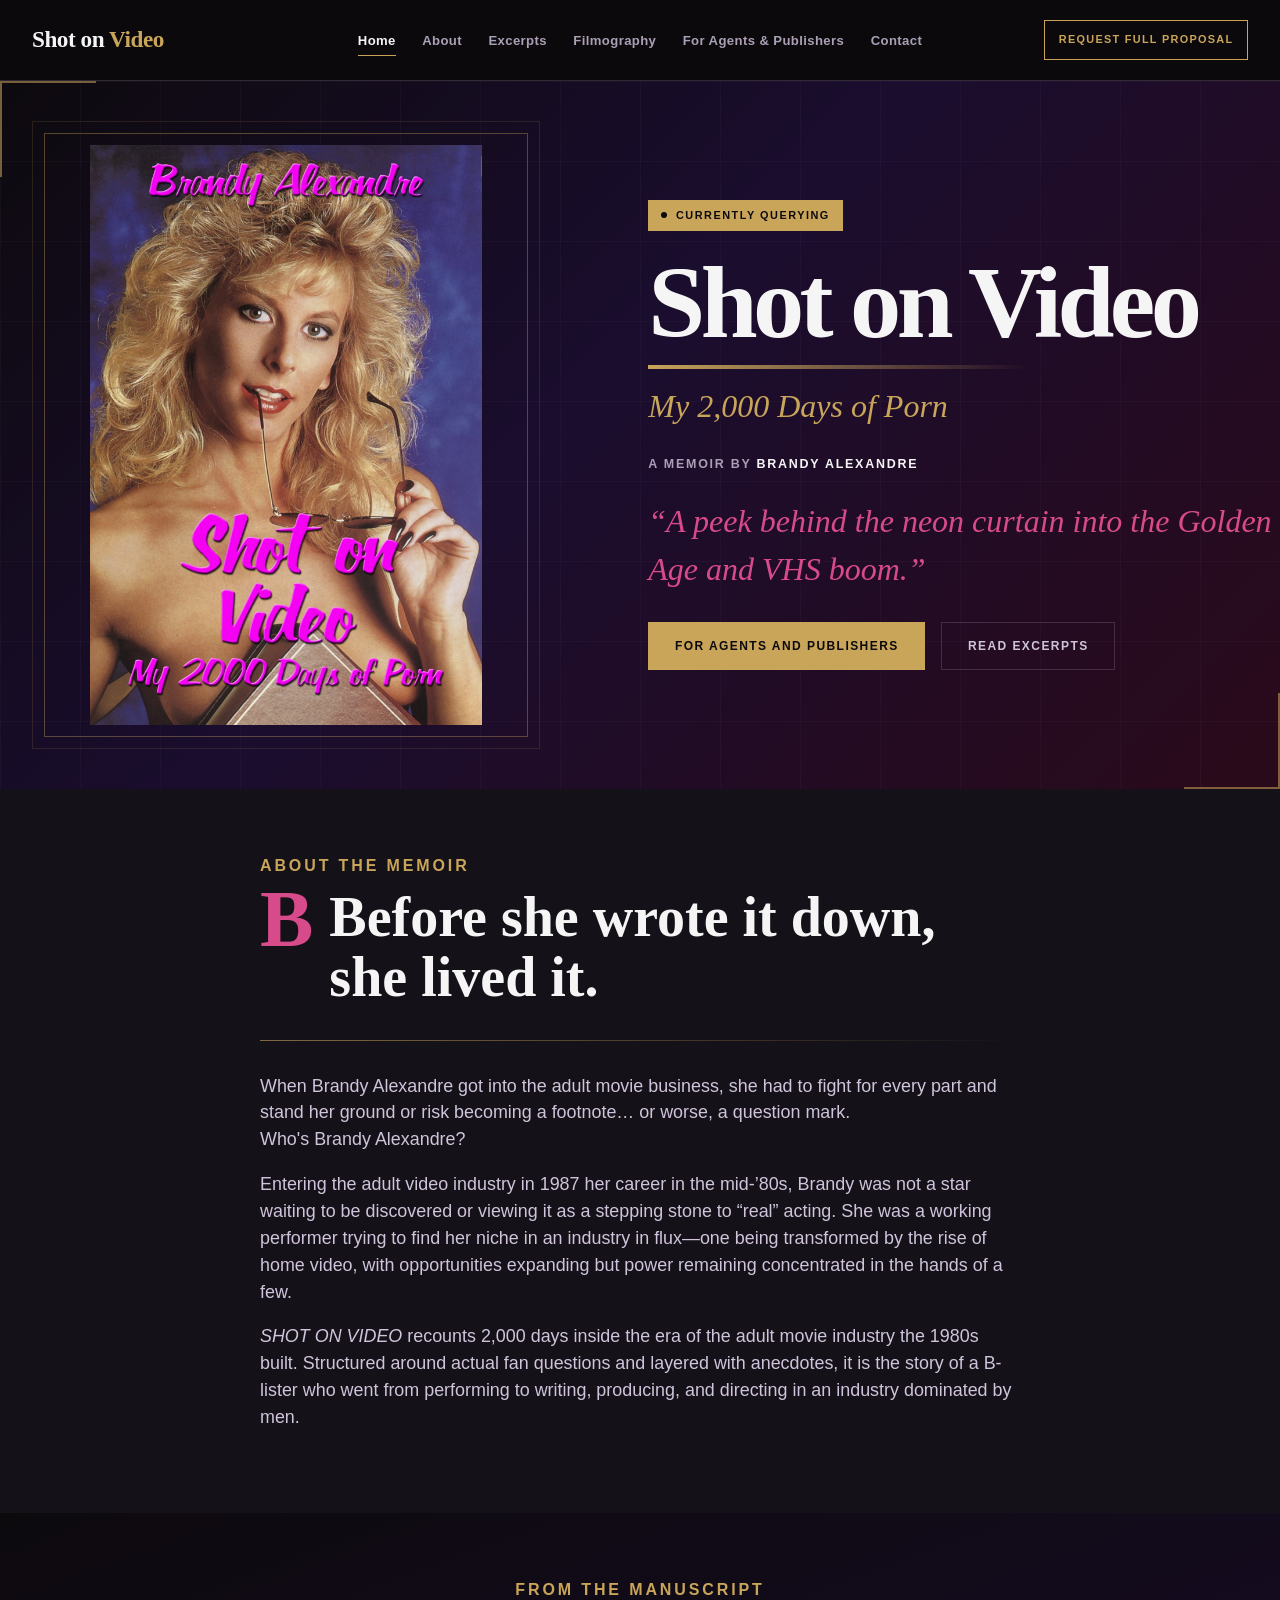
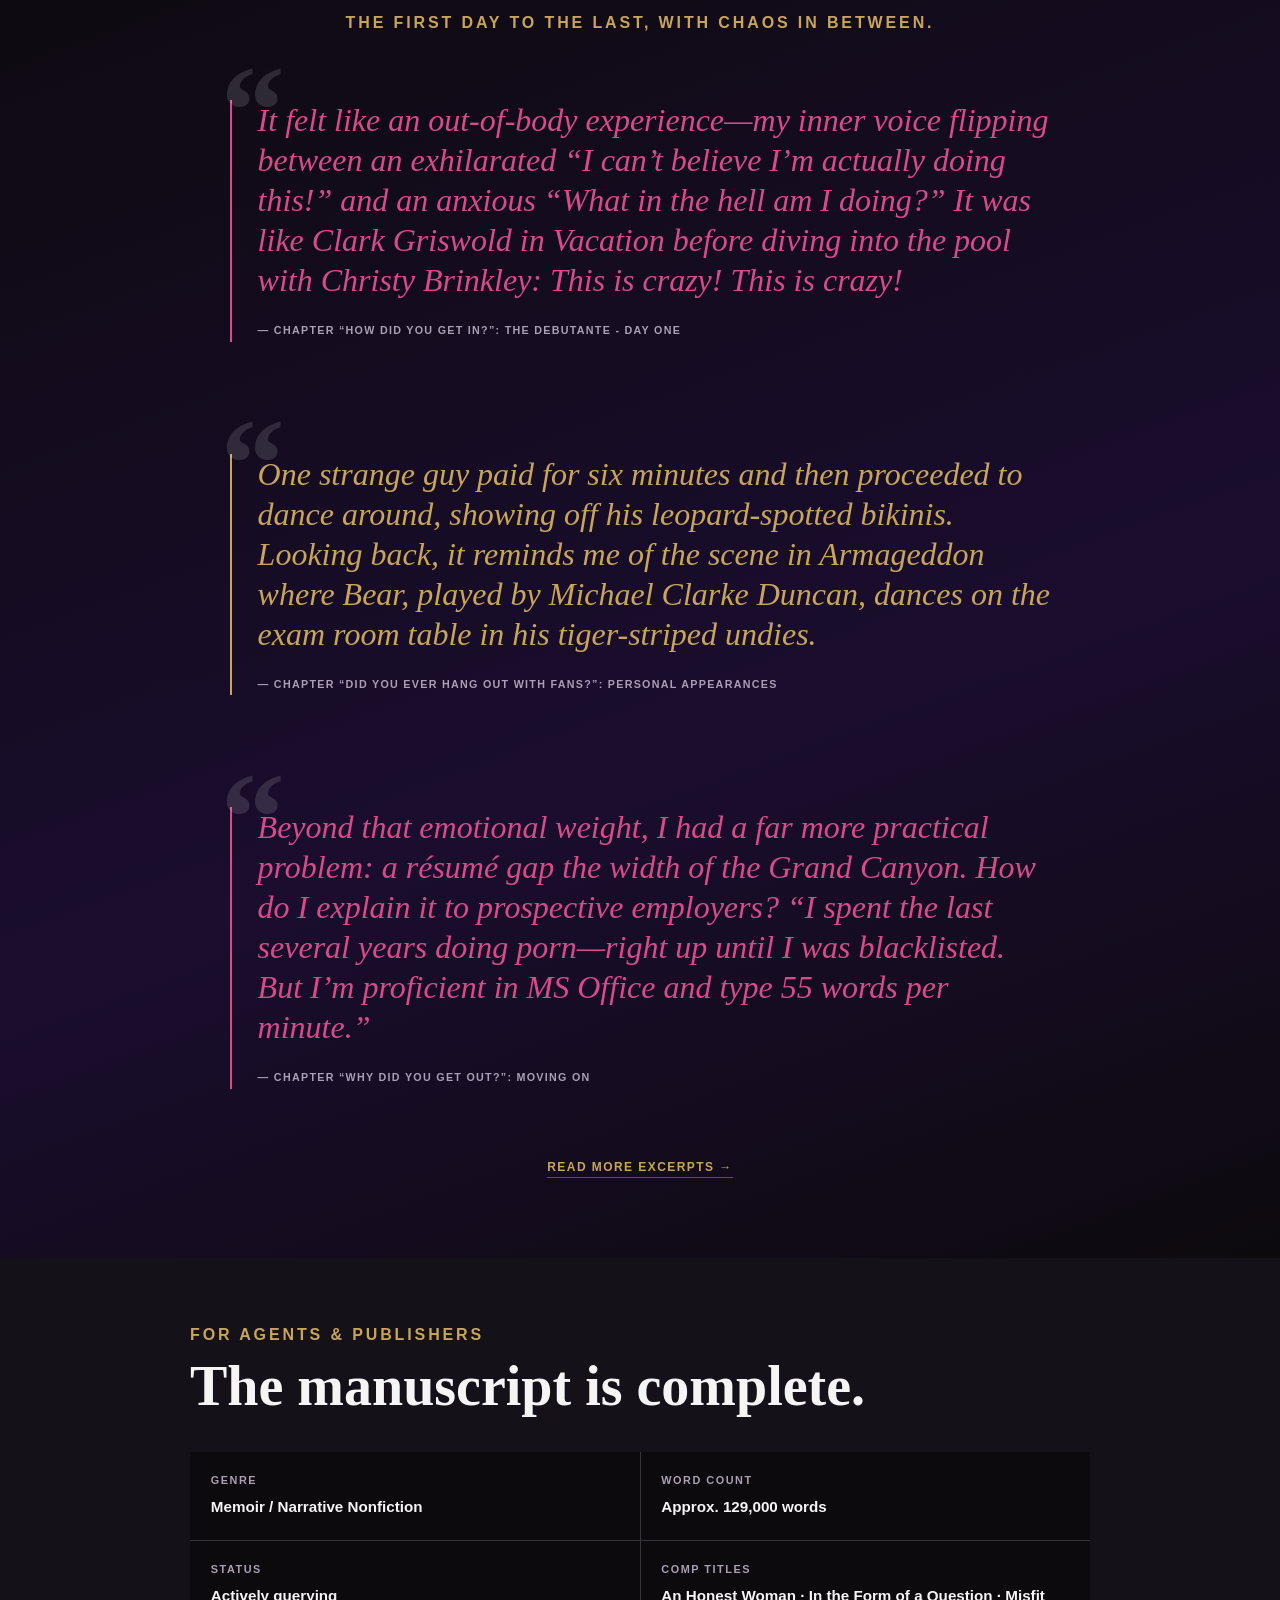
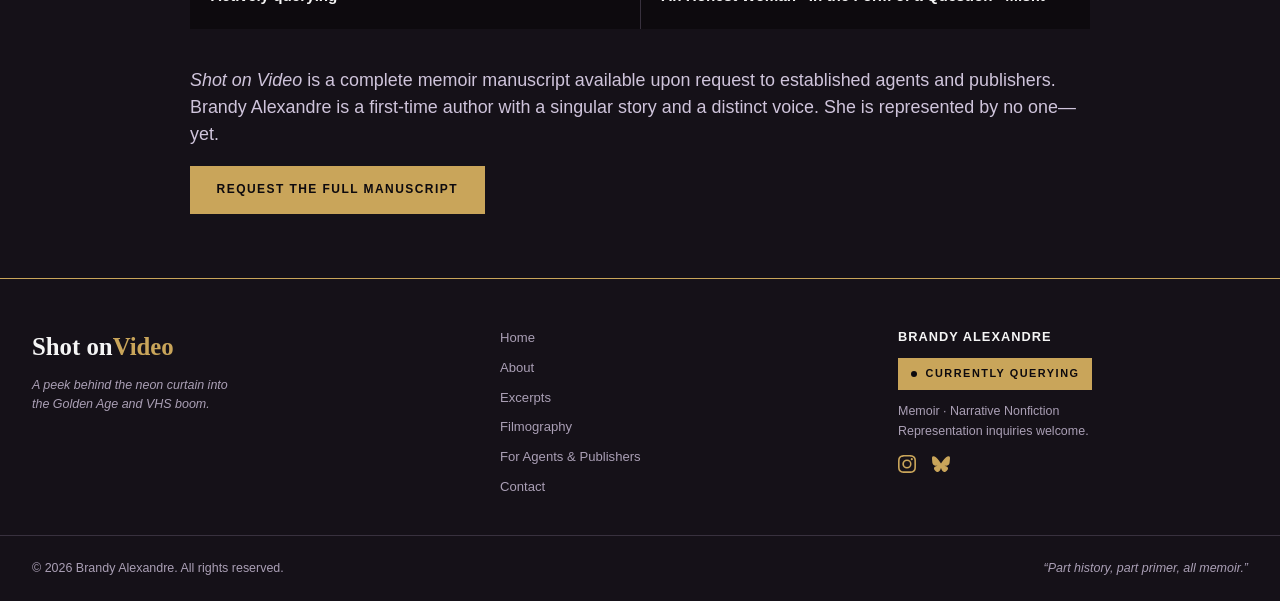
==== commit 2d80641c: "Add files via upload" ====
--- a/index.html
+++ b/index.html
@@ -232,7 +232,7 @@
 
   <div class="container footer-bottom">
     <p>© 2026 Brandy Alexandre. All rights reserved.</p>
-    <p><em>“She didn't just survive The Golden Age. She documented it.”</em></p>
+    <p><em>“Part history, part primer, all memoir.”</em></p>
   </div>
 </footer>
 
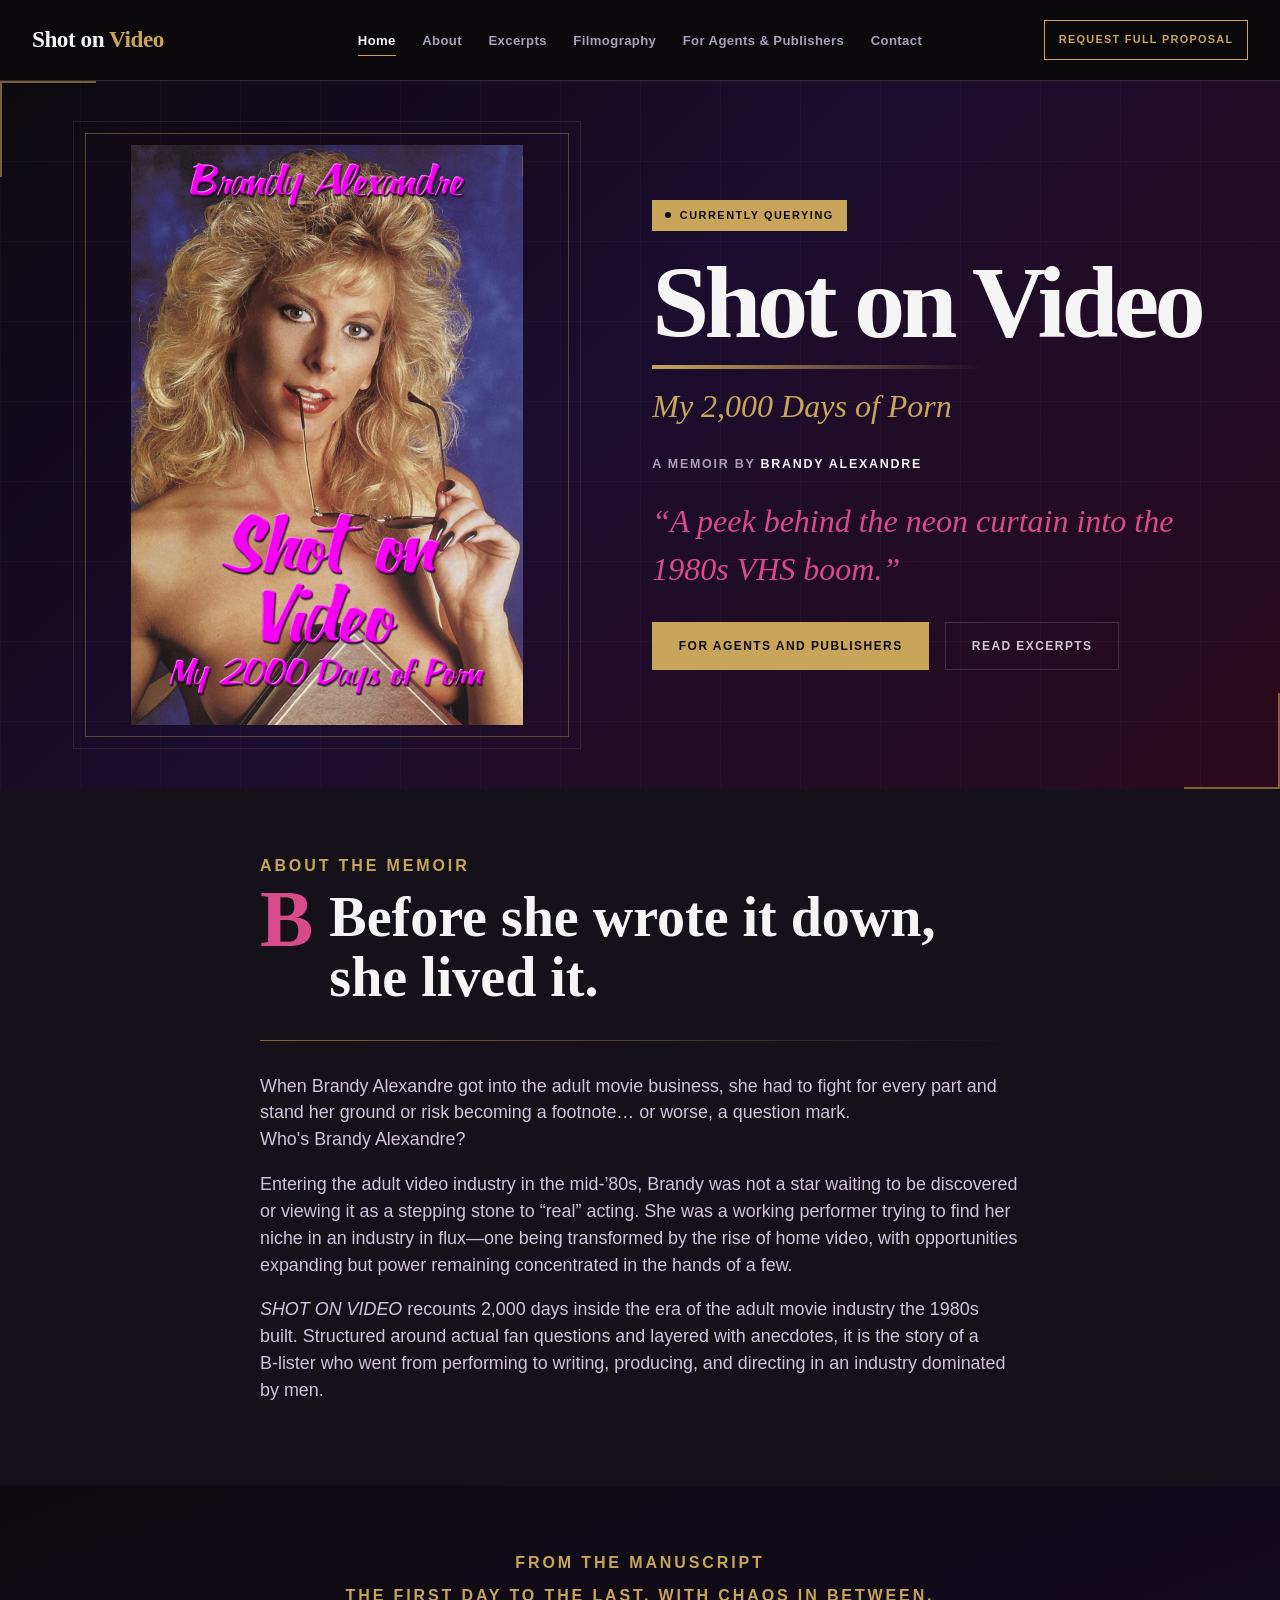
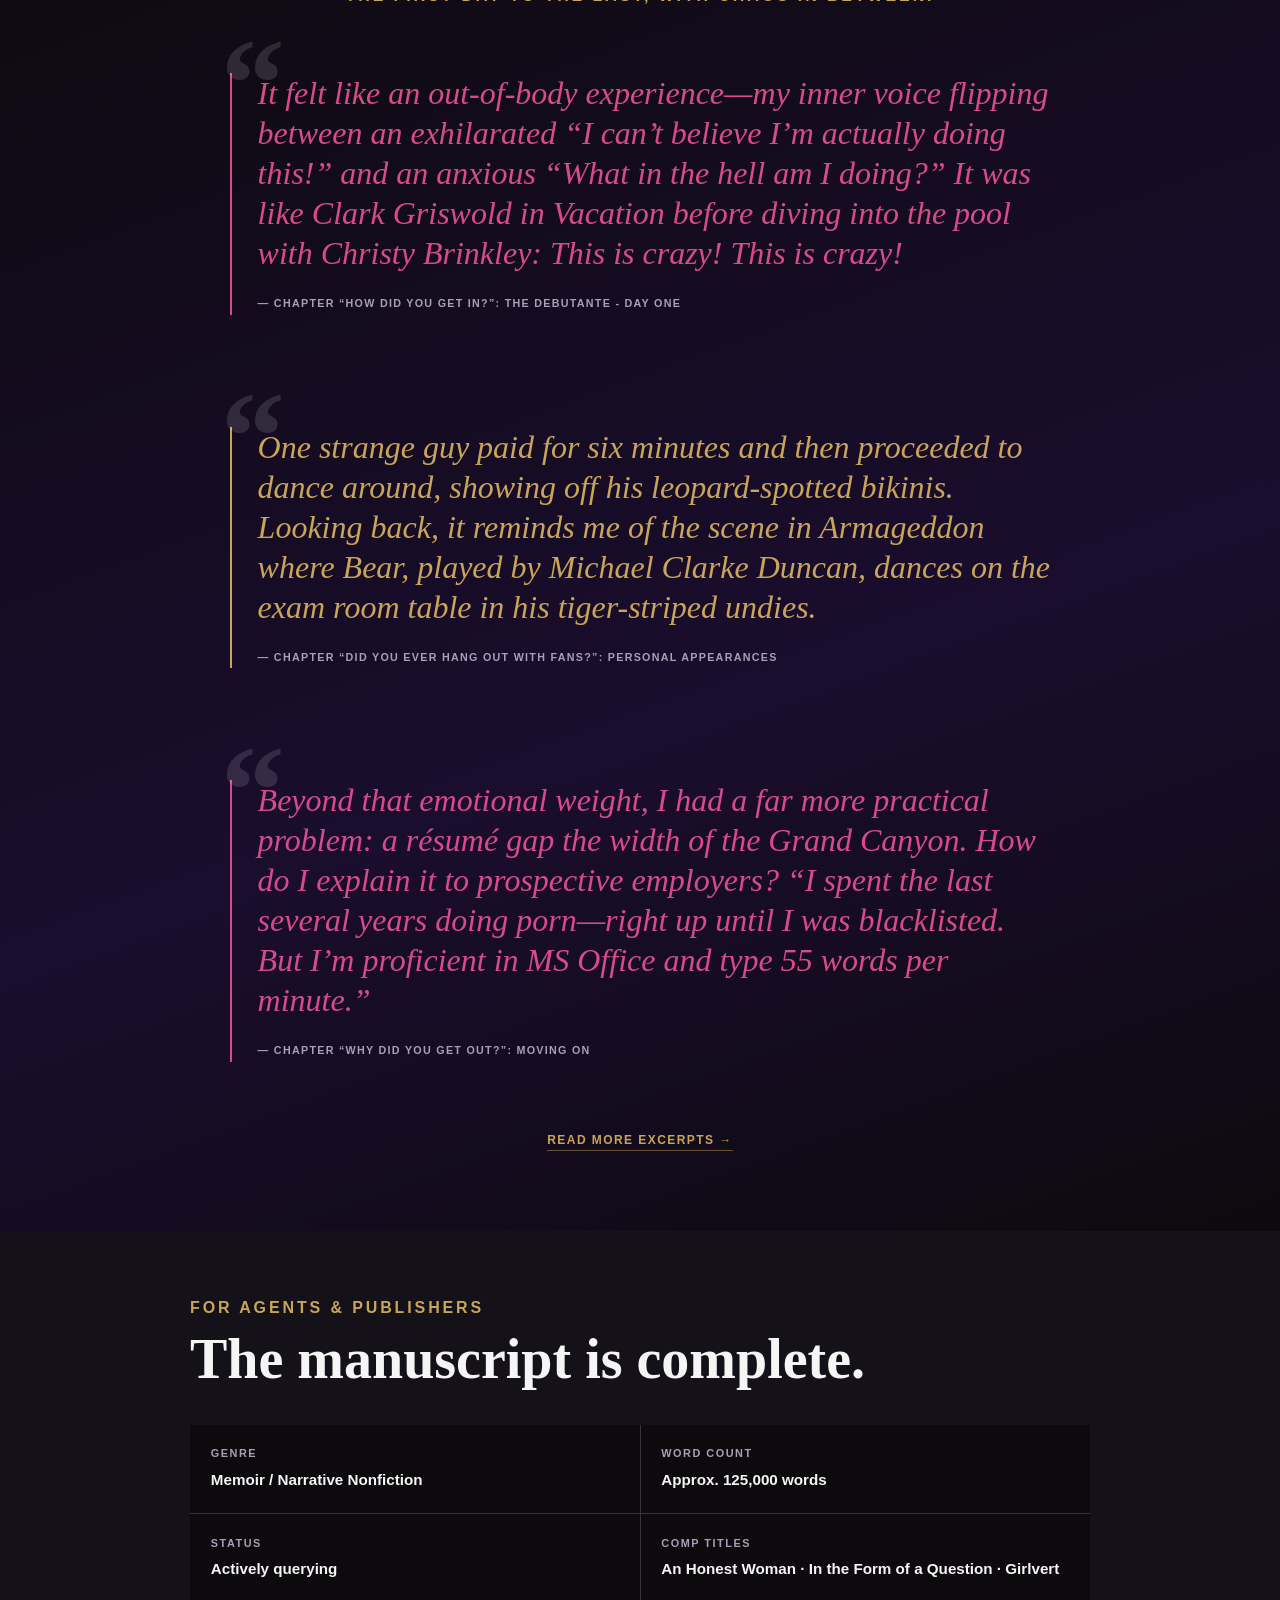
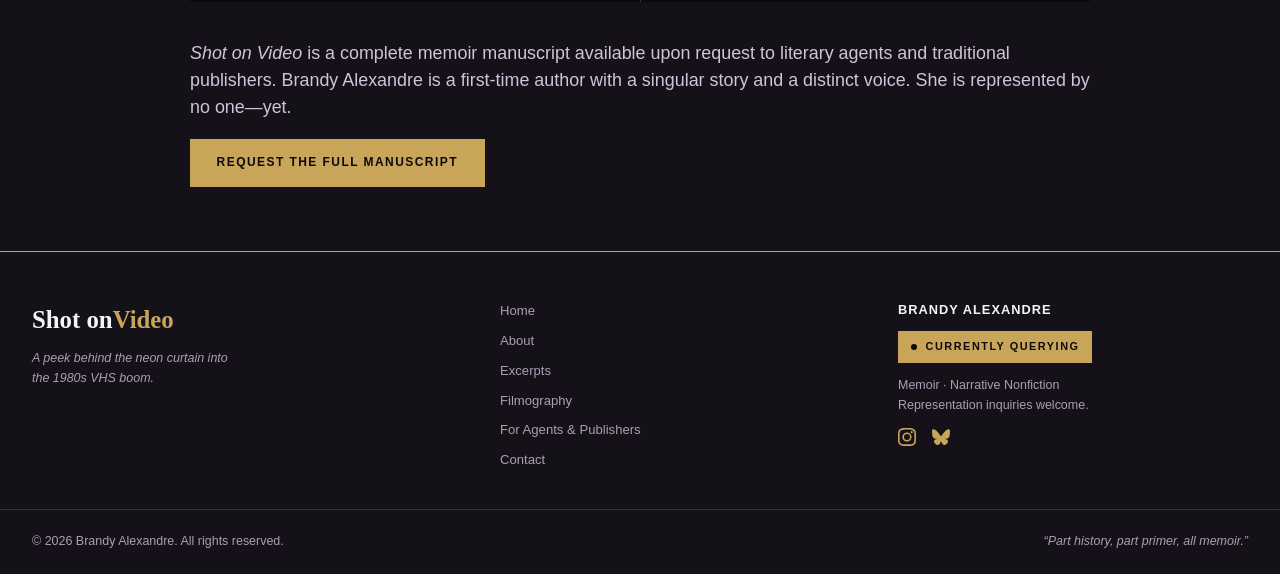
==== commit b5648b51: "Add files via upload" ====
--- a/index.html
+++ b/index.html
@@ -92,7 +92,8 @@
       </div>
 
       <p class="byline">A memoir by <strong>Brandy Alexandre</strong></p>
-      <p class="hero-tagline">“A peek behind the neon curtain into the Golden Age and VHS boom.”</p>
+      <p class="hero-tagline">“A peek behind the neon curtain into the<br>
+        1980s VHS boom.”</p>
 
       <div class="hero-actions">
         <a class="button button-primary" href="for-agents.html">For Agents and Publishers</a>
@@ -119,9 +120,15 @@
     </p>
 
     <p class="lead">
-      Entering the adult video industry in 1987 her career in the mid-’80s, Brandy was not a star waiting to be discovered or viewing it as a stepping stone to “real” acting.  She was a working performer trying to find her niche in an industry in flux—one being transformed by the rise of home video, with opportunities expanding but power remaining concentrated in the hands of a few.</p>
+      Entering the adult video industry in the mid-’80s, Brandy was not a star waiting to be 
+      discovered or viewing it as a stepping stone to “real” acting.  She was a working performer 
+      trying to find her niche in an industry in flux—one being transformed by the rise of home 
+      video, with opportunities expanding but power remaining concentrated in the hands of a few.</p>
       
-      <p class="lead"><em>SHOT ON VIDEO</em> recounts 2,000 days inside the era of the adult movie industry the 1980s built. Structured around actual fan questions and layered with anecdotes, it is the story of a B-lister who went from performing to writing, producing, and directing in an industry dominated by men.
+      <p class="lead"><em>SHOT ON VIDEO</em> recounts 2,000 days inside the era of the adult 
+        movie industry the 1980s built. Structured around actual fan questions and layered with 
+        anecdotes, it is the story of a B&#8209;lister who went from performing to writing, producing, 
+        and directing in an industry dominated by men.
     </p>
   </div>
 </section>
@@ -166,7 +173,7 @@
       </div>
       <div class="fact">
         <span class="fact-label">Word Count</span>
-        <span class="fact-value">Approx. 129,000 words</span>
+        <span class="fact-value">Approx. 125,000 words</span>
       </div>
       <div class="fact">
         <span class="fact-label">Status</span>
@@ -174,12 +181,12 @@
       </div>
       <div class="fact">
         <span class="fact-label">Comp Titles</span>
-        <span class="fact-value">An Honest Woman · In the Form of a Question · Misfit</span>
+        <span class="fact-value">An Honest Woman · In the Form of a Question · Girlvert</span>
       </div>
     </div>
 
     <p class="lead">
-      <em>Shot on Video</em> is a complete memoir manuscript available upon request to established agents and publishers. Brandy Alexandre is a first-time author with a singular story and a distinct voice. She is represented by no one—yet.
+      <em>Shot on Video</em> is a complete memoir manuscript available upon request to literary agents and traditional publishers. Brandy Alexandre is a first-time author with a singular story and a distinct voice. She is represented by no one—yet.
     </p>
 
     <a class="button button-primary" href="for-agents.html#request-proposal">Request the Full Manuscript</a>
@@ -194,7 +201,7 @@
   <div class="container footer-grid">
     <div>
       <p class="footer-title">Shot on<span class="accent">Video</span></p>
-      <p class="footer-tagline">A peek behind the neon curtain into<br>the Golden Age and VHS boom.</p>
+      <p class="footer-tagline">A peek behind the neon curtain into<br>the 1980s VHS boom.</p>
     </div>
 
     <nav class="footer-nav" aria-label="Footer links">
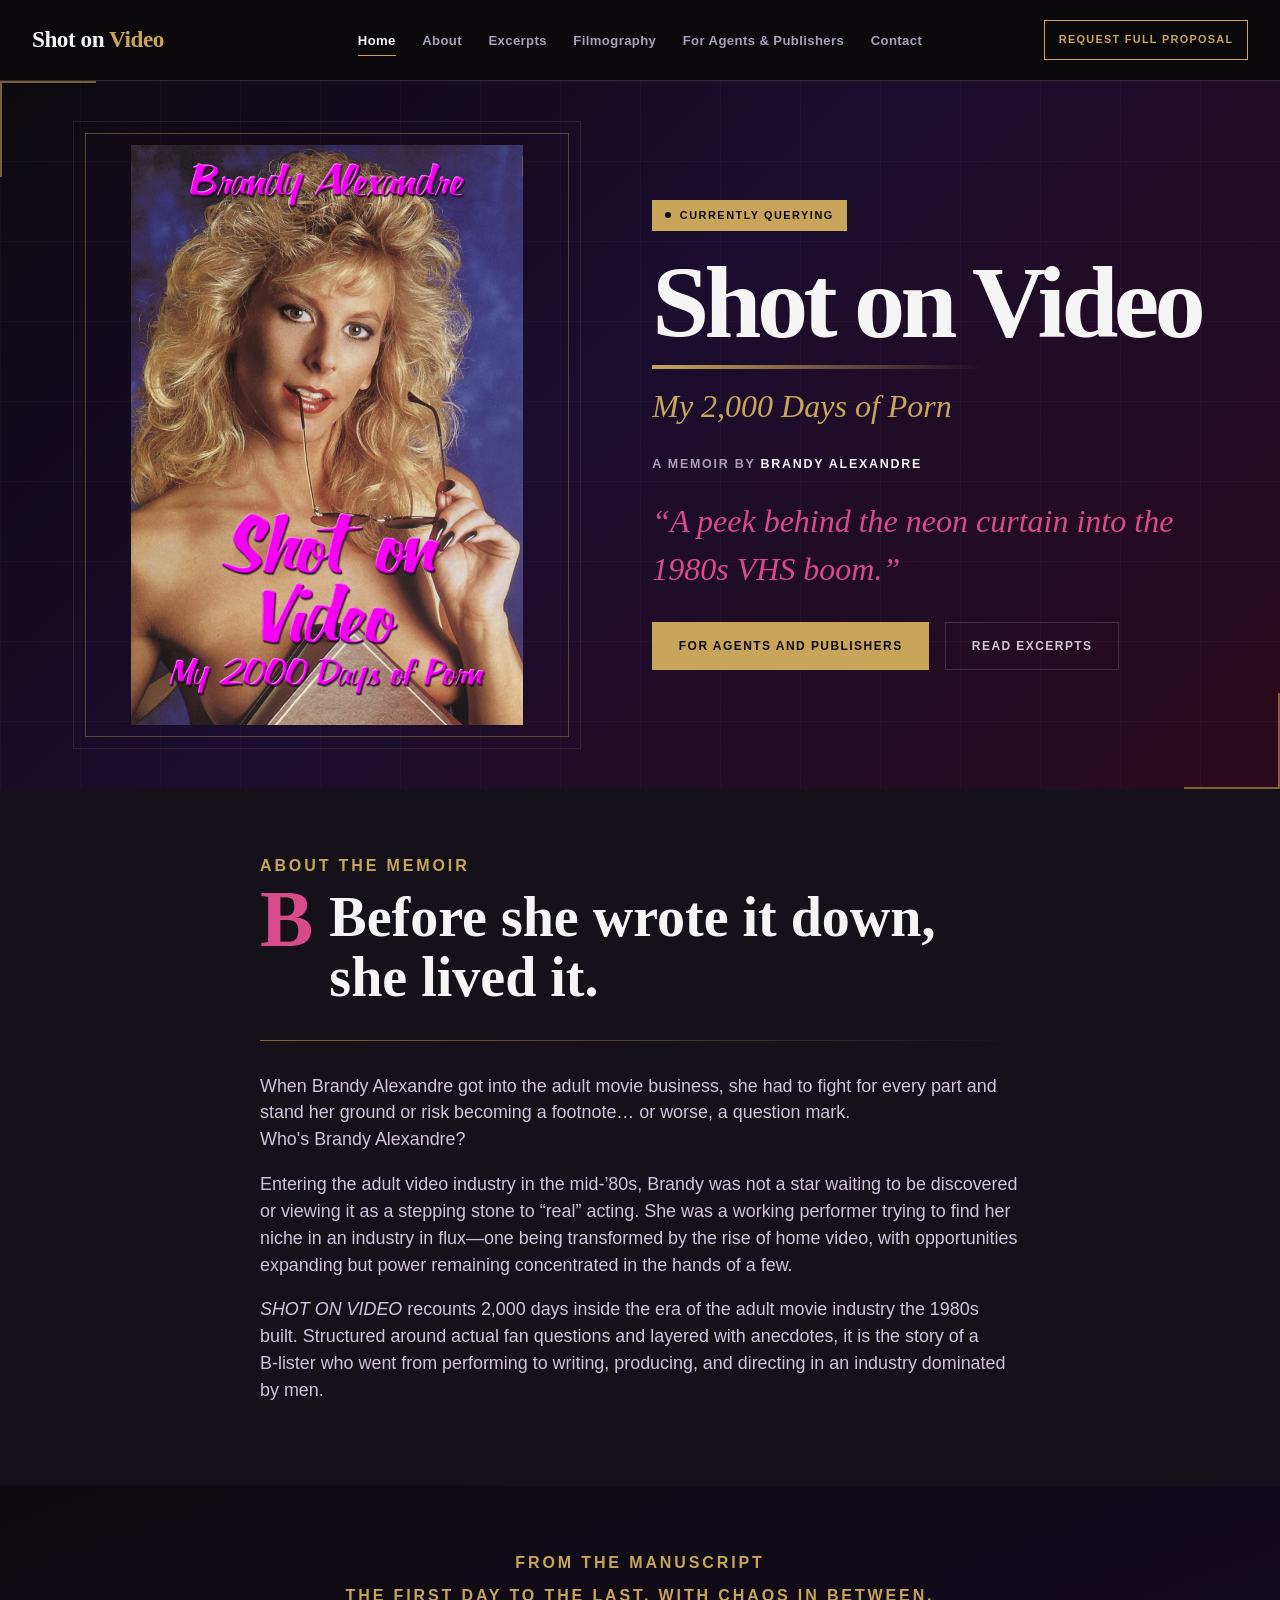
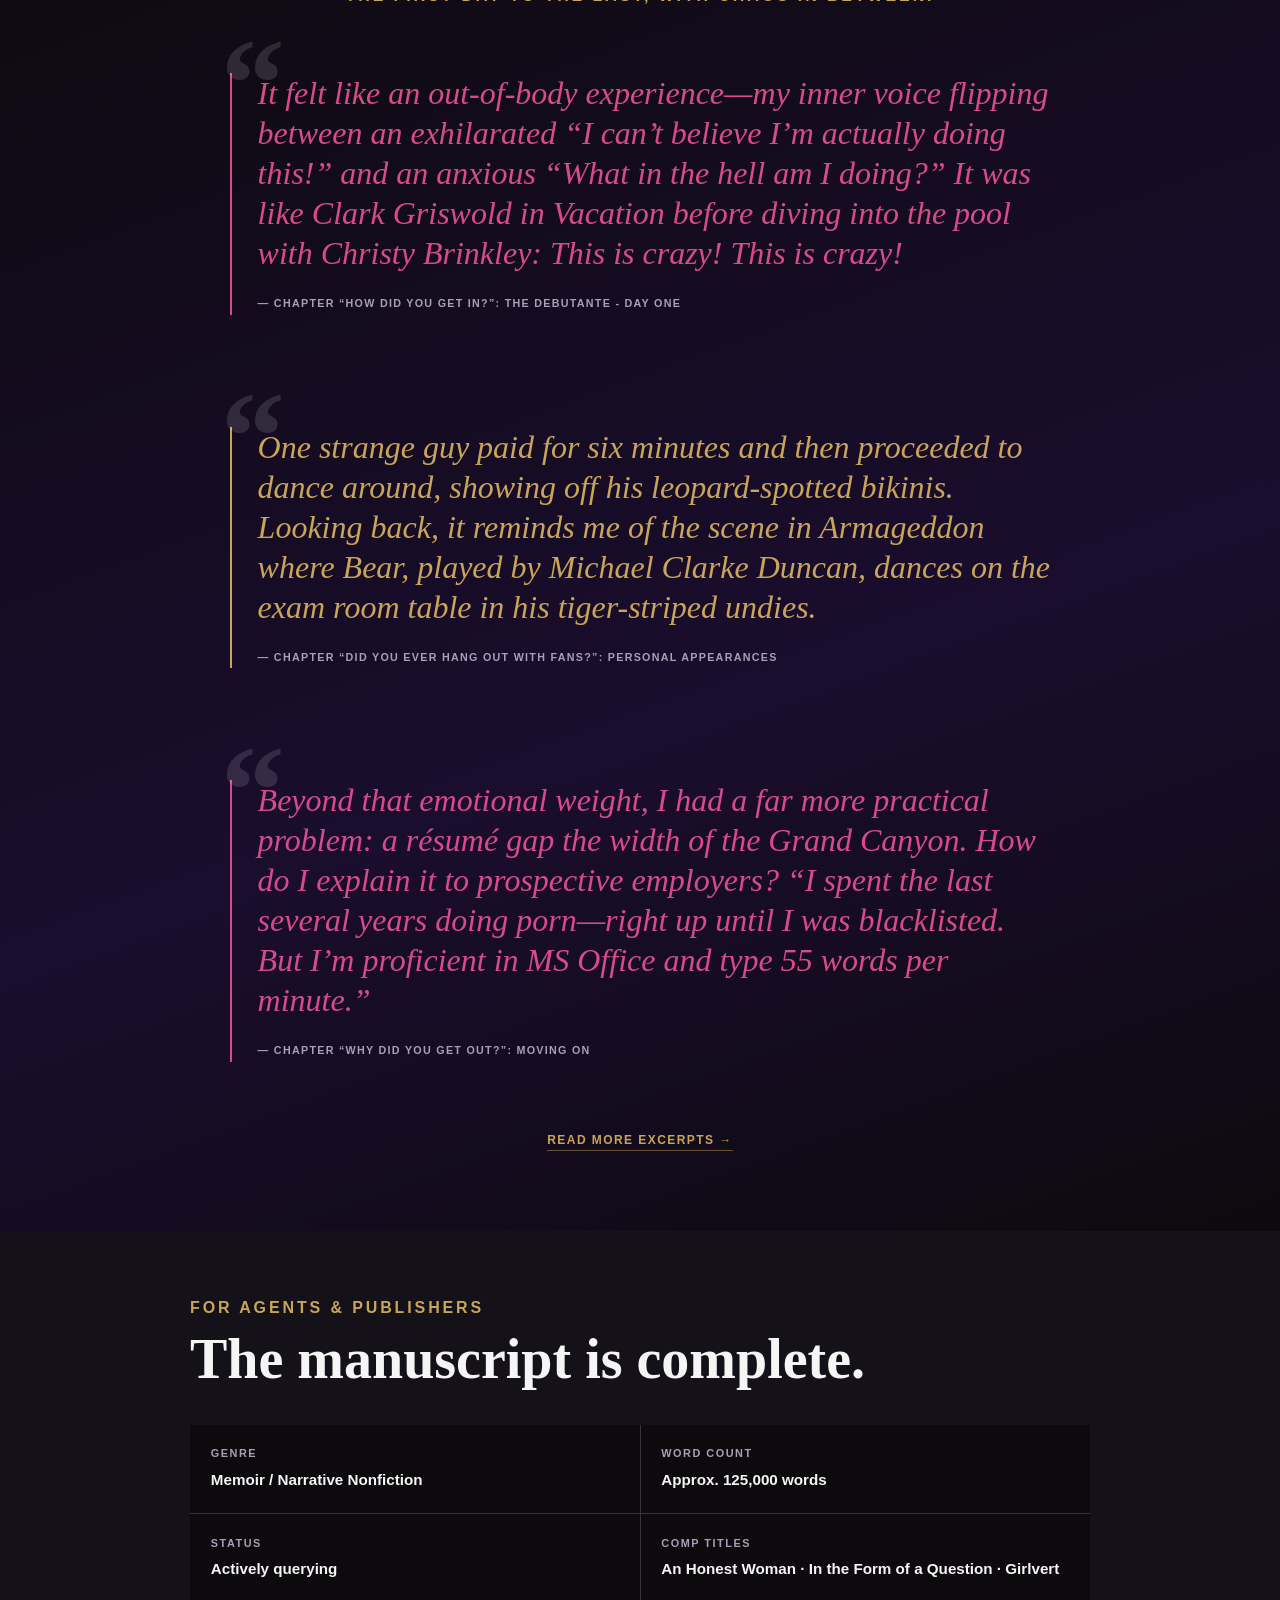
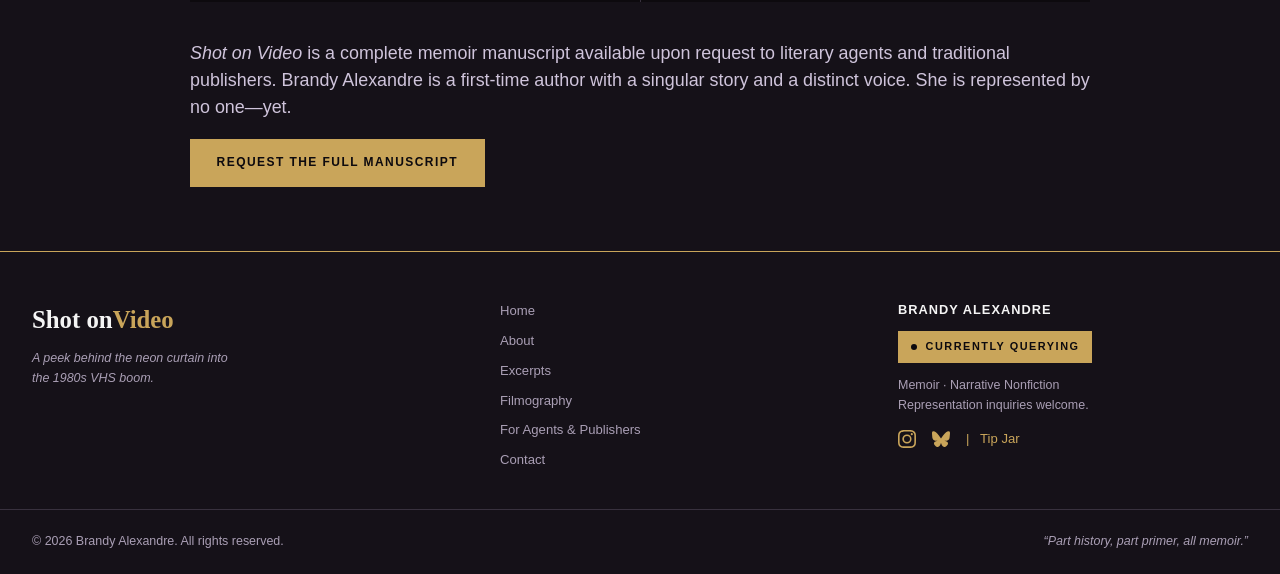
==== commit 8201ea21: "Add files via upload" ====
--- a/index.html
+++ b/index.html
@@ -233,7 +233,7 @@
   <path d="M3.468 1.948C5.303 3.325 7.276 6.118 8 7.616c.725-1.498 2.698-4.29 4.532-5.668C13.855.955 16 .186 16 2.632c0 .489-.28 4.105-.444 4.692-.572 2.04-2.653 2.561-4.504 2.246 3.236.551 4.06 2.375 2.281 4.2-3.376 3.464-4.852-.87-5.23-1.98-.07-.204-.103-.3-.103-.218 0-.081-.033.014-.102.218-.379 1.11-1.855 5.444-5.231 1.98-1.778-1.825-.955-3.65 2.28-4.2-1.85.315-3.932-.205-4.503-2.246C.28 6.737 0 3.12 0 2.632 0 .186 2.145.955 3.468 1.948"/>
 </svg>
 </a>
-      </div>
+      <a href="tipjar.html" class="tipjar-link" aria-label="Brandy's Tip Jar"> |   Tip Jar</a></div>
     </div>
   </div>
 
